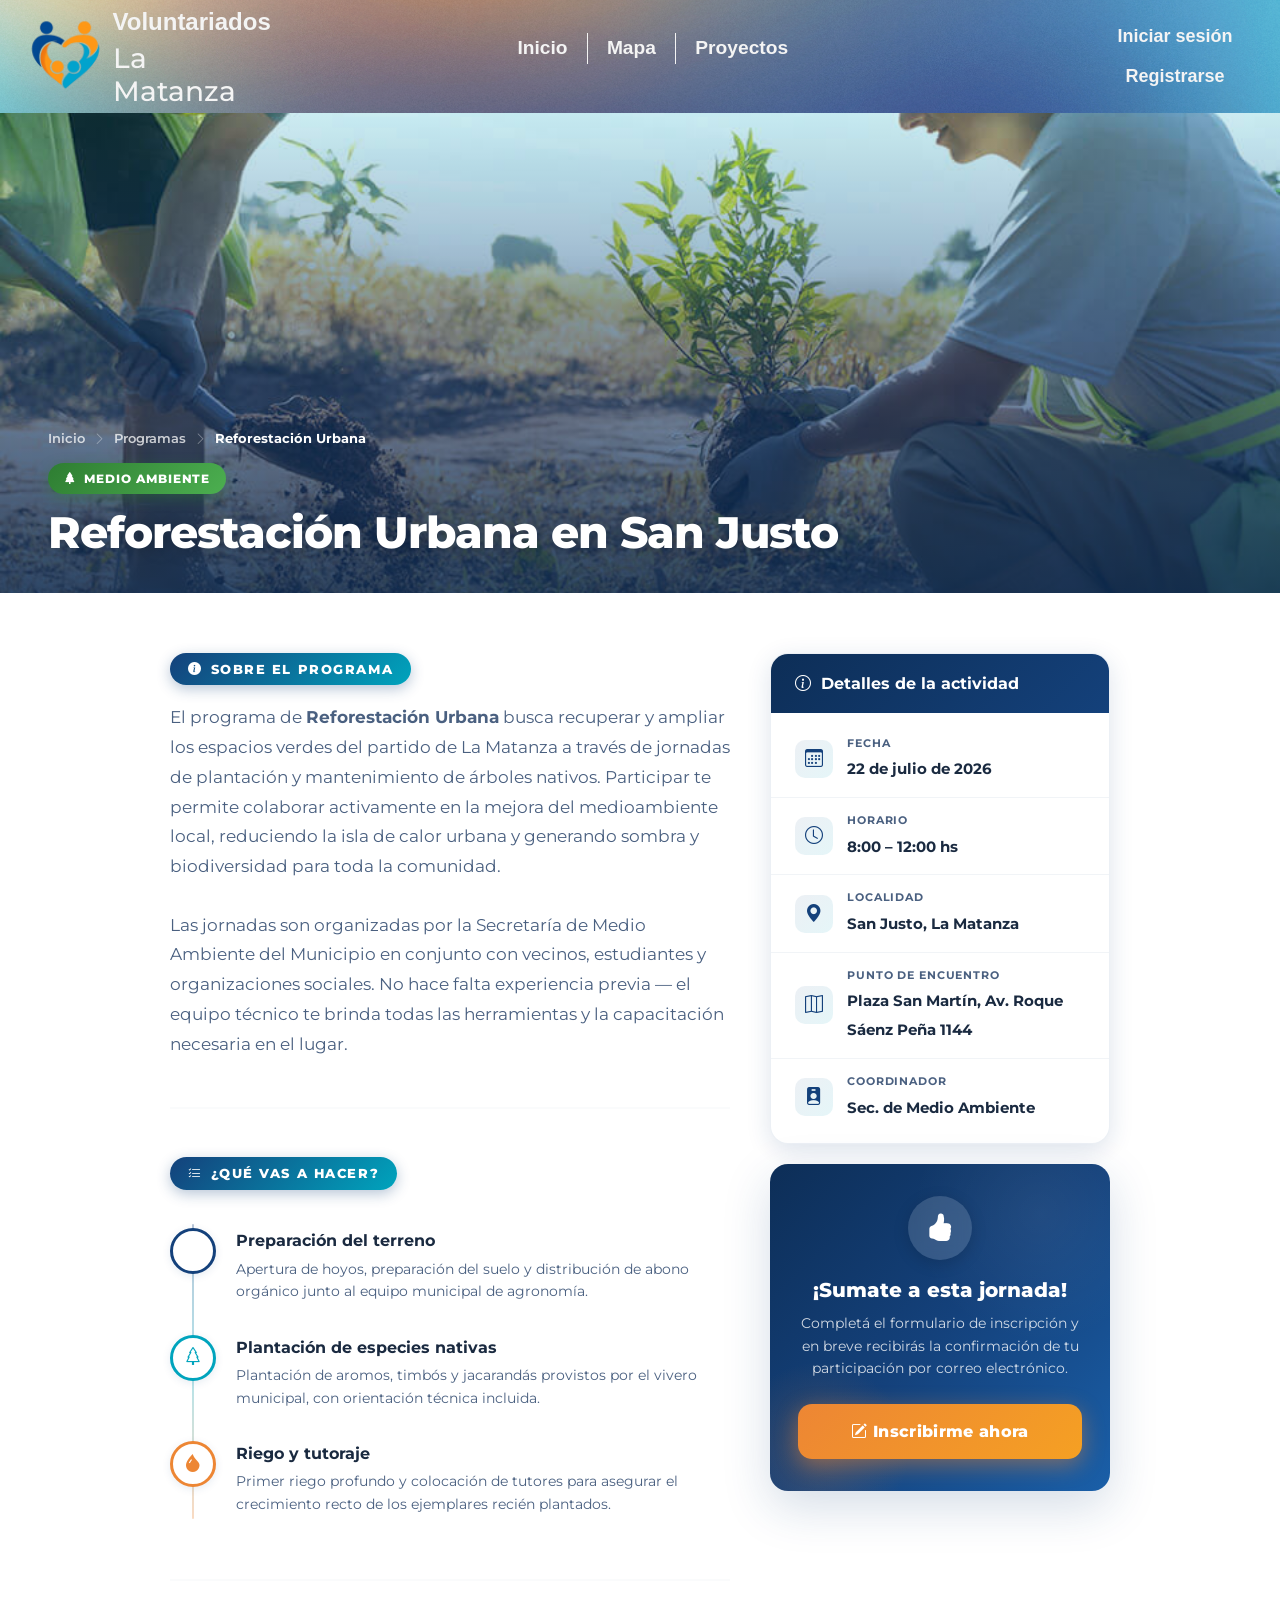
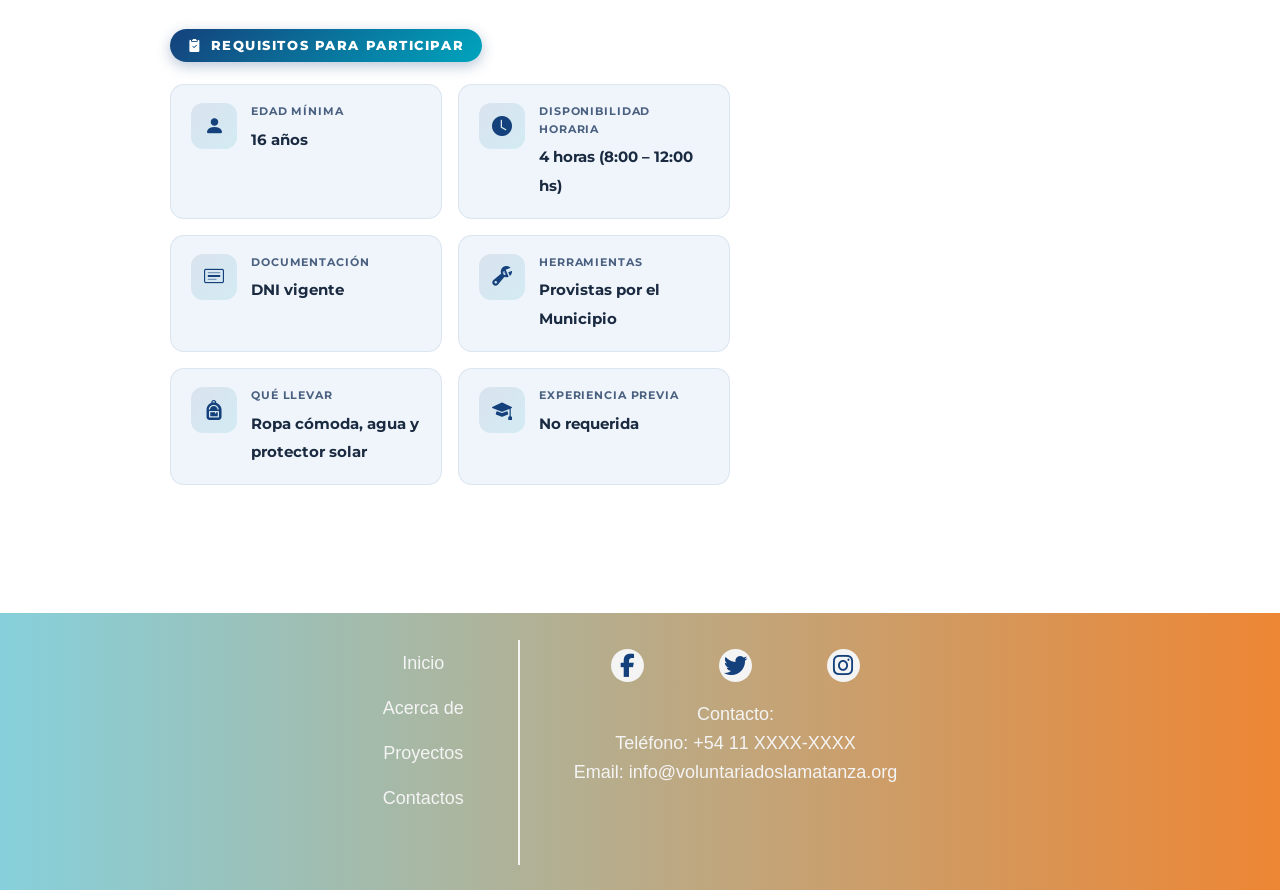
==== pages/detalle-programa.html @ c32490db "updates" ====
<!DOCTYPE html>
<html lang="es">

<head>
    <meta charset="UTF-8">
    <link rel="icon" href="../img/Logo Voluntariados.png" type="image/png">
    <meta name="viewport" content="width=device-width, initial-scale=1.0">
    <title>Reforestación Urbana — Voluntariados La Matanza | Municipio de La Matanza</title>
    <meta name="description" content="Conocé todos los detalles del programa de Reforestación Urbana en San Justo. Requisitos, fechas, lugar y cómo inscribirte como voluntario en el Municipio de La Matanza.">

    <link rel="stylesheet" href="https://cdn.jsdelivr.net/npm/bootstrap@5.3.3/dist/css/bootstrap.min.css">
    <link rel="stylesheet" href="https://cdn.jsdelivr.net/npm/bootstrap-icons@1.11.3/font/bootstrap-icons.css">
    <link rel="preconnect" href="https://fonts.googleapis.com">
    <link rel="preconnect" href="https://fonts.gstatic.com" crossorigin>
    <link rel="stylesheet" href="https://fonts.googleapis.com/css2?family=Montserrat:wght@400;500;600;700;800&display=swap">
    <link rel="stylesheet" href="https://cdnjs.cloudflare.com/ajax/libs/font-awesome/6.5.1/css/all.min.css">

    <link rel="stylesheet" href="../css/globals/globalStyles.css">
    <link rel="stylesheet" href="../css/globals/header.css">
    <link rel="stylesheet" href="../css/globals/footer.css">
    <link rel="stylesheet" href="../css/detalle-programa.css">
    <script src="../js/auth.js" defer></script>
</head>

<body>
    <header class="header">
        <div class="header-logo">
            <img class="header-logo-img" src="../img/Logo Voluntariados.png" alt="Logo de Voluntariados">
            <span class="header-logo-text">Voluntariados<h3>La Matanza</h3></span>
        </div>
        <span class="nav-toggle"><i class="fa-solid fa-bars"></i></span>
        <nav class="header-nav">
            <ul class="header-nav-list">
                <li><a href="./index.html">Inicio</a></li>
                <li><a href="./map.html">Mapa</a></li>
                <li><a href="./programas.html">Proyectos</a></li>
            </ul>
        </nav>
        <div class="header-user">
            <div class="header-user-actions">
                <a href="./login.html" class="login">Iniciar sesión</a>
            </div>
            <div class="header-user-actions">
                <a href="./registro.html" class="signup">Registrarse</a>
            </div>
        </div>
    </header>

    <main>

        <section class="program-hero" aria-label="Imagen del programa de voluntariado">
            <img
                src="../img/reforestacion.jpg"
                alt="Voluntarios del Municipio de La Matanza plantando árboles en una jornada de reforestación urbana en San Justo"
                class="program-hero-img"
                id="program-hero-img"
            >
            <div class="program-hero-overlay" aria-hidden="true"></div>
            <div class="program-hero-content">
                <!-- Breadcrumb -->
                <ol class="breadcrumb-vlm" aria-label="Ruta de navegación">
                    <li><a href="index.html">Inicio</a></li>
                    <li class="sep" aria-hidden="true"><i class="bi bi-chevron-right"></i></li>
                    <li><a href="../pages/programas.html">Programas</a></li>
                    <li class="sep" aria-hidden="true"><i class="bi bi-chevron-right"></i></li>
                    <li class="active" aria-current="page">Reforestación Urbana</li>
                </ol>
                <!-- Badge de categoría -->
                <div class="program-hero-badge" role="img" aria-label="Categoría: Medio Ambiente">
                    <i class="bi bi-tree-fill" aria-hidden="true"></i> Medio Ambiente
                </div>
                <!-- Título -->
                <h1 class="program-hero-title" id="program-title">Reforestación Urbana en San Justo</h1>
            </div>
        </section>

        <section class="program-body">
            <div class="container">
                <div class="program-grid">

                    <div class="program-main-content">

                        <div class="program-content-block">
                            <span class="program-section-title">
                                <i class="bi bi-info-circle-fill" aria-hidden="true"></i> Sobre el programa
                            </span>
                            <p class="program-description">
                                El programa de <strong>Reforestación Urbana</strong> busca recuperar y ampliar los espacios
                                verdes del partido de La Matanza a través de jornadas de plantación y mantenimiento de árboles
                                nativos. Participar te permite colaborar activamente en la mejora del medioambiente local,
                                reduciendo la isla de calor urbana y generando sombra y biodiversidad para toda la comunidad.
                            </p>
                            <br>
                            <p class="program-description">
                                Las jornadas son organizadas por la Secretaría de Medio Ambiente del Municipio en conjunto
                                con vecinos, estudiantes y organizaciones sociales. No hace falta experiencia previa —
                                el equipo técnico te brinda todas las herramientas y la capacitación necesaria en el lugar.
                            </p>
                        </div>

                        <hr class="section-divider" aria-hidden="true">

                        <div class="program-content-block">
                            <span class="program-section-title">
                                <i class="bi bi-list-check" aria-hidden="true"></i> ¿Qué vas a hacer?
                            </span>
                            <div class="activity-timeline" role="list">
                                <div class="timeline-item" role="listitem">
                                    <div class="timeline-bullet" aria-hidden="true">
                                        <i class="bi bi-shovel"></i>
                                    </div>
                                    <div class="timeline-text">
                                        <p class="timeline-item-title">Preparación del terreno</p>
                                        <p class="timeline-item-desc">
                                            Apertura de hoyos, preparación del suelo y distribución de abono orgánico
                                            junto al equipo municipal de agronomía.
                                        </p>
                                    </div>
                                </div>
                                <div class="timeline-item" role="listitem">
                                    <div class="timeline-bullet" aria-hidden="true">
                                        <i class="bi bi-tree"></i>
                                    </div>
                                    <div class="timeline-text">
                                        <p class="timeline-item-title">Plantación de especies nativas</p>
                                        <p class="timeline-item-desc">
                                            Plantación de aromos, timbós y jacarandás provistos por el vivero municipal,
                                            con orientación técnica incluida.
                                        </p>
                                    </div>
                                </div>
                                <div class="timeline-item" role="listitem">
                                    <div class="timeline-bullet" aria-hidden="true">
                                        <i class="bi bi-droplet-fill"></i>
                                    </div>
                                    <div class="timeline-text">
                                        <p class="timeline-item-title">Riego y tutoraje</p>
                                        <p class="timeline-item-desc">
                                            Primer riego profundo y colocación de tutores para asegurar el crecimiento
                                            recto de los ejemplares recién plantados.
                                        </p>
                                    </div>
                                </div>
                            </div>
                        </div>

                        <hr class="section-divider" aria-hidden="true">

                        <!-- Requisitos -->
                        <div class="program-content-block">
                            <span class="program-section-title">
                                <i class="bi bi-clipboard2-check-fill" aria-hidden="true"></i> Requisitos para participar
                            </span>
                            <div class="requirements-grid" role="list">

                                <div class="requirement-item" role="listitem">
                                    <div class="req-icon" aria-hidden="true">
                                        <i class="bi bi-person-fill"></i>
                                    </div>
                                    <div>
                                        <span class="req-label">Edad mínima</span>
                                        <span class="req-value">16 años</span>
                                    </div>
                                </div>

                                <div class="requirement-item" role="listitem">
                                    <div class="req-icon" aria-hidden="true">
                                        <i class="bi bi-clock-fill"></i>
                                    </div>
                                    <div>
                                        <span class="req-label">Disponibilidad horaria</span>
                                        <span class="req-value">4 horas (8:00 – 12:00 hs)</span>
                                    </div>
                                </div>

                                <div class="requirement-item" role="listitem">
                                    <div class="req-icon" aria-hidden="true">
                                        <i class="bi bi-card-text"></i>
                                    </div>
                                    <div>
                                        <span class="req-label">Documentación</span>
                                        <span class="req-value">DNI vigente</span>
                                    </div>
                                </div>

                                <div class="requirement-item" role="listitem">
                                    <div class="req-icon" aria-hidden="true">
                                        <i class="bi bi-wrench-adjustable"></i>
                                    </div>
                                    <div>
                                        <span class="req-label">Herramientas</span>
                                        <span class="req-value">Provistas por el Municipio</span>
                                    </div>
                                </div>

                                <div class="requirement-item" role="listitem">
                                    <div class="req-icon" aria-hidden="true">
                                        <i class="bi bi-backpack-fill"></i>
                                    </div>
                                    <div>
                                        <span class="req-label">Qué llevar</span>
                                        <span class="req-value">Ropa cómoda, agua y protector solar</span>
                                    </div>
                                </div>

                                <div class="requirement-item" role="listitem">
                                    <div class="req-icon" aria-hidden="true">
                                        <i class="bi bi-mortarboard-fill"></i>
                                    </div>
                                    <div>
                                        <span class="req-label">Experiencia previa</span>
                                        <span class="req-value">No requerida</span>
                                    </div>
                                </div>

                            </div>
                        </div>

                    </div>
                    <aside class="program-sidebar" aria-label="Información y acciones del programa">

                        <div class="info-card" role="complementary" aria-label="Detalles de la actividad">
                            <div class="info-card-header">
                                <h2 class="info-card-header-title">
                                    <i class="bi bi-info-circle" aria-hidden="true"></i>
                                    Detalles de la actividad
                                </h2>
                            </div>
                            <div class="info-card-body">
                                <div class="info-row">
                                    <div class="info-row-icon" aria-hidden="true">
                                        <i class="bi bi-calendar3"></i>
                                    </div>
                                    <div class="info-row-text">
                                        <span class="info-row-label">Fecha</span>
                                        <span class="info-row-value" id="program-date">22 de julio de 2026</span>
                                    </div>
                                </div>
                                <div class="info-row">
                                    <div class="info-row-icon" aria-hidden="true">
                                        <i class="bi bi-clock"></i>
                                    </div>
                                    <div class="info-row-text">
                                        <span class="info-row-label">Horario</span>
                                        <span class="info-row-value" id="program-time">8:00 – 12:00 hs</span>
                                    </div>
                                </div>
                                <div class="info-row">
                                    <div class="info-row-icon" aria-hidden="true">
                                        <i class="bi bi-geo-alt-fill"></i>
                                    </div>
                                    <div class="info-row-text">
                                        <span class="info-row-label">Localidad</span>
                                        <span class="info-row-value" id="program-location">San Justo, La Matanza</span>
                                    </div>
                                </div>
                                <div class="info-row">
                                    <div class="info-row-icon" aria-hidden="true">
                                        <i class="bi bi-map"></i>
                                    </div>
                                    <div class="info-row-text">
                                        <span class="info-row-label">Punto de encuentro</span>
                                        <span class="info-row-value" id="program-address">Plaza San Martín, Av. Roque Sáenz Peña 1144</span>
                                    </div>
                                </div>
                                <div class="info-row">
                                    <div class="info-row-icon" aria-hidden="true">
                                        <i class="bi bi-person-badge-fill"></i>
                                    </div>
                                    <div class="info-row-text">
                                        <span class="info-row-label">Coordinador</span>
                                        <span class="info-row-value" id="program-coordinator">Sec. de Medio Ambiente</span>
                                    </div>
                                </div>
                            </div>
                        </div>

                        <div class="cta-card" role="complementary" aria-label="Inscribirse al programa">
                            <div class="cta-card-icon" aria-hidden="true">
                                <i class="bi bi-hand-thumbs-up-fill"></i>
                            </div>
                            <h2 class="cta-card-title">¡Sumate a esta jornada!</h2>
                            <p class="cta-card-text">
                                Completá el formulario de inscripción y en breve recibirás la confirmación
                                de tu participación por correo electrónico.
                            </p>
                            <a
                                href="#"
                                class="btn-apply"
                                id="btn-inscribirse"
                                aria-label="Inscribirse al programa de Reforestación Urbana"
                                role="button"
                            >
                                <i class="bi bi-pencil-square" aria-hidden="true"></i>
                                Inscribirme ahora
                            </a>
                        </div>

                    </aside>

                </div>
            </div>
        </section>

    </main>

    <footer class="footer">
        <div class="footer-links">
            <a href="index.html">Inicio</a>
            <a href="#">Acerca de</a>
            <a href="#">Proyectos</a>
            <a href="#">Contactos</a>
        </div>
        <div class="footer-contacto">
            <div class="footer-contacto-social">
                <a href="#" aria-label="Facebook"><i class="fab fa-facebook-f"></i></a>
                <a href="#" aria-label="Twitter"><i class="fab fa-twitter"></i></a>
                <a href="#" aria-label="Instagram"><i class="fab fa-instagram"></i></a>
            </div>
            <div class="footer-contacto-info">
                <p>Contacto:
                    <br>Teléfono: +54 11 XXXX-XXXX
                    <br>Email: info@voluntariadoslamatanza.org
                </p>
            </div>
        </div>
    </footer>

</body>

</html>
---- css/globals/globalStyles.css ----
body {
    font-family: "Platform-Regular", sans-serif;
    color: var(--color-texto);
    height: 100vh;
    font-size: 100%;
}

a {
    color: var(--color-texto);
    text-decoration: none;
}
a:hover{
    color: var(--color-principal);
    transition: color 0.2s ease;
}
:root {
    --color-texto: #f4f4f4;
    --color-fondo: #f4f4f4;
    --color-principal: #14417b;
    --color-secundario: #ed8634;
    --color-terciario: #00a4bd;
    --color-terciarioDegradado: #00a4bd73;

}

/* Celus */
@media (max-width: 480px) {
    body {
        font-size: 70%;
    }
}

/* Tablets */
@media (min-width: 481px) and (max-width: 768px) {
    body {
        font-size: 90%;
    }
}
---- css/globals/header.css ----
*{
    margin: 0;
    box-sizing: border-box;
}
.header {
    background: url('/img/header-2025.jpg') no-repeat center center;
    background-size: cover;
    color: var(--color-texto);
    padding: 0.5em 1em;
    display: flex;
    justify-content: space-between;
    align-items: center;
    height: 6.25em;
    font-weight: bold;
    
}
.header-logo {
    font-size: 1.5rem;
    display: flex;
    flex-direction: row;
    align-items: center;
    width: 15%;
    height: 100%;
}
.header-logo:hover {
    cursor: pointer;
}
.header-logo-img {
    width: 4em;
    height: 100%;
}
.header-logo-text {
    font-family: "Platform-Bold", sans-serif;
}
.nav-toggle {
    display: none;
}

.header-nav {
    display: flex;
    justify-content: center;
    margin: 0 2em;
    width: 70%;
}
.header-nav-list {
    display: flex;
    flex-direction: row;
    justify-content: center;
    list-style: none;
    font-size: 1.2rem;
    gap: 1em;
}
.header-nav-list li {
    width: auto;
    padding-right: 1em;
    border-right: 1px solid var(--color-texto);
}
.header-nav-list li:last-child {
    border-right: none;
}
.header-user {
    display: flex;
    flex-direction: column;
    align-items: center;
    gap: 0.7rem;
    width: 15%;

}
.header-user-actions a:hover {
    color: var(--color-principal);
    transition: color 0.3s ease;
    font-size: 1.15rem;    
    transition: font-size 0.3s ease;
}

@media (max-width: 480px) {
    .header {
        flex-direction: column;
        height: auto;
        padding: 1em;
    }
    .header-logo {
        width: 100%;
        justify-content: center;
    }
    .nav-toggle {
        width: 2em;
        height: 2em;
        display: block;
        cursor: pointer;
        position: absolute;
        top: 3.8em;
        left: 1.5em;
    }
    .fa-bars {
        font-size: 2rem;
    }
    .header-nav {
        display: none;
    }
    .header-nav-list {
        flex-direction: column;
        gap: 0.5em;
    }
    .header-user {
        display: none;
    }
}
---- css/globals/footer.css ----
.footer {
    background: linear-gradient(to right, var(--color-terciarioDegradado), var(--color-secundario));
    color: var(--color-texto);
    padding: 1.5em;
    display: flex;
    justify-content: center;
    align-items: center;
    height: auto;
    padding-bottom: 0.5em;
}
.footer-titulo {
    font-family: "Platform-Medium", sans-serif;
    font-size: 1.2rem;
}
.footer-links {
    display: flex;
    flex-direction: column;
    align-items: center;
    padding: 0.5em 3em 0.5em 1em;
    border-right: 1px solid var(--color-texto);
    gap: 1rem;
    height: 12.5em;
    margin-bottom: 1rem;
}

.footer-links-list {
    list-style: none;
    display: flex;
    flex-direction: column;
    align-items: center;
    padding: 0;
    margin: 0;
}

.footer-links-list li {
    margin-bottom: 0.7rem;
}

.footer-contacto {
    height: 12.5em;
    width: auto;
    display: flex;
    flex-direction: column;
    align-items: center;
    padding: 0.5em 1em 0.5em 3em;
    border-left: 1px solid var(--color-texto);
    gap: 1em;
    margin-bottom: 1rem;
}

.footer-contacto-social {
    width: 100%;
    display: flex;
    justify-content: space-around;
    align-items: center;
}

.footer-contacto-social a i {
    padding: 0.3em;
    width: 1.4em;
    height: 1.4em;
    font-size: 1.3em;
    border-radius: 100%;
    display: flex;
    justify-content: center;
    align-items: center;
    color: var(--color-principal);
    background-color: var(--color-texto);
}

.footer-contacto-social a i:hover {
    color: var(--color-texto);
    background-color: var(--color-secundario);
}

.footer-contacto-info {
    text-align: center;
}

@media (max-width: 480px) {
    .footer {
        flex-direction: column;
        height: auto;
        padding: 1em;
        font-size: 1.1em;
    }
    .footer-titulo{
        font-size: 1.2rem;
    }
    .footer-links {
        border-right: none;
        border-bottom: 1px solid var(--color-texto);
        width: 90%;
        height: auto;
        padding: 1em;
        margin: 1em 0;
    }
    .footer-contacto {
        border-left: none;
        width: 100%;
        height: auto;
        padding: 1em 2em;
    }
}
---- css/detalle-programa.css ----
main {
  --color-primario:    #14417b;
  --color-primario-dk: #0d2e57;
  --color-secundario:  #ed8634;
  --color-terciario:   #00a4bd;
  --color-fondo:       #ffffff;
  --color-fondo-alt:   #f0f5fb;
  --color-texto:       #1a2a40;
  --color-texto-sec:   #4a6080;
  --color-verde:       #2e7d32;

  --shadow-sm:  0 2px 8px rgba(20, 65, 123, 0.10);
  --shadow-md:  0 6px 24px rgba(20, 65, 123, 0.14);
  --shadow-lg:  0 16px 48px rgba(20, 65, 123, 0.18);
  --shadow-card-hover: 0 20px 52px rgba(20, 65, 123, 0.22);

  --radius-card: 18px;
  --container-max: 1100px;
  --section-gap: 80px;
  --padding-lateral: 80px;
}

* { box-sizing: border-box; }

body {
  font-size: 18px;
  line-height: 1.6;
  background-color: var(--color-fondo);
}

main {
  font-family: 'Montserrat', sans-serif;
  color: var(--color-texto);
  background-color: var(--color-fondo);
  display: block;
}

.container {
  max-width: var(--container-max);
  margin: 0 auto;
  padding-left: var(--padding-lateral);
  padding-right: var(--padding-lateral);
}

@media (max-width: 991.98px) {
  .container {
    padding-left: 24px;
    padding-right: 24px;
  }
}

h1, h2, h3, h4 {
  font-family: 'Montserrat', sans-serif;
  color: var(--color-texto);
  margin: 0;
}

a { text-decoration: none; }


.program-hero {
  position: relative;
  height: 480px;
  overflow: hidden;
  isolation: isolate;
}

@media (max-width: 767.98px) {
  .program-hero {
    height: 320px;
  }
}

.program-hero-img {
  width: 100%;
  height: 100%;
  object-fit: cover;
  display: block;
  transition: transform 0.6s ease;
}

.program-hero:hover .program-hero-img {
  transform: scale(1.03);
}

.program-hero-overlay {
  position: absolute;
  inset: 0;
  z-index: 1;
  background: linear-gradient(
    0deg,
    rgba(13, 46, 87, 0.85) 0%,
    rgba(20, 65, 123, 0.55) 45%,
    rgba(0, 164, 189, 0.18) 100%
  );
}

.program-hero-content {
  position: absolute;
  bottom: 0;
  left: 0;
  right: 0;
  z-index: 2;
  padding: 36px 48px;
}

@media (max-width: 767.98px) {
  .program-hero-content {
    padding: 24px 20px;
  }
}

/* Breadcrumb */
.breadcrumb-vlm {
  display: flex;
  align-items: center;
  gap: 8px;
  font-size: 13px;
  font-weight: 600;
  color: rgba(255,255,255,0.75);
  margin-bottom: 14px;
  list-style: none;
  padding: 0;
}
.breadcrumb-vlm a {
  color: rgba(255,255,255,0.75);
  transition: color 0.2s;
}
.breadcrumb-vlm a:hover { color: #fff; }
.breadcrumb-vlm .sep { opacity: 0.5; }
.breadcrumb-vlm .active { color: #fff; font-weight: 700; }

.program-hero-badge {
  display: inline-flex;
  align-items: center;
  gap: 7px;
  font-size: 12px;
  font-weight: 800;
  letter-spacing: 0.08em;
  text-transform: uppercase;
  color: #fff;
  background: linear-gradient(135deg, #2e7d32 0%, #4caf50 100%);
  padding: 6px 16px;
  border-radius: 100px;
  margin-bottom: 14px;
  box-shadow: 0 4px 14px rgba(46, 125, 50, 0.4);
}

.program-hero-title {
  font-size: 44px;
  font-weight: 800;
  color: #ffffff;
  line-height: 1.1;
  letter-spacing: -1px;
  text-shadow: 0 2px 16px rgba(0,0,0,0.25);
  margin: 0;
}

@media (max-width: 767.98px) {
  .program-hero-title { font-size: 28px; }}

.program-body {
  padding-top: 60px;
  padding-bottom: 80px;
}

.program-grid {
  display: grid;
  grid-template-columns: 1fr 340px;
  gap: 40px;
  align-items: start;
}

@media (max-width: 991.98px) {
  .program-grid {
    grid-template-columns: 1fr;
    gap: 32px;
  }
}

.program-section-title {
  font-size: 13px;
  font-weight: 800;
  letter-spacing: 0.12em;
  text-transform: uppercase;
  color: #fff;
  background: linear-gradient(135deg, var(--color-primario) 0%, var(--color-terciario) 100%);
  display: inline-flex;
  align-items: center;
  gap: 8px;
  padding: 6px 18px;
  border-radius: 100px;
  margin-bottom: 18px;
  box-shadow: 0 4px 14px rgba(20, 65, 123, 0.3);
}

.program-description {
  font-size: 17px;
  color: var(--color-texto-sec);
  line-height: 1.75;
  margin-bottom: 0;
}

.program-content-block {
  margin-bottom: 48px;
}

.requirements-grid {
  display: grid;
  grid-template-columns: 1fr 1fr;
  gap: 16px;
  margin-top: 4px;
}

@media (max-width: 600px) {
  .requirements-grid {
    grid-template-columns: 1fr;
  }
}

.requirement-item {
  display: flex;
  align-items: flex-start;
  gap: 14px;
  background: var(--color-fondo-alt);
  border: 1px solid rgba(20, 65, 123, 0.09);
  border-radius: 14px;
  padding: 18px 20px;
  transition: transform 0.22s ease, box-shadow 0.22s ease, border-color 0.22s ease;
}

.requirement-item:hover {
  transform: translateY(-3px);
  box-shadow: var(--shadow-md);
  border-color: rgba(20, 65, 123, 0.18);
}

.req-icon {
  width: 46px;
  height: 46px;
  flex-shrink: 0;
  border-radius: 12px;
  background: linear-gradient(135deg, rgba(20,65,123,0.10), rgba(0,164,189,0.12));
  color: var(--color-primario);
  display: flex;
  align-items: center;
  justify-content: center;
  font-size: 20px;
  transition: background 0.25s ease, color 0.25s ease;
}

.requirement-item:hover .req-icon {
  background: linear-gradient(135deg, var(--color-primario), var(--color-terciario));
  color: #fff;
}

.req-label {
  font-size: 11px;
  font-weight: 700;
  letter-spacing: 0.08em;
  text-transform: uppercase;
  color: var(--color-texto-sec);
  margin-bottom: 4px;
  display: block;
}

.req-value {
  font-size: 15px;
  font-weight: 700;
  color: var(--color-texto);
  line-height: 1.3;
}

.program-sidebar {
  position: sticky;
  top: 24px;
  display: flex;
  flex-direction: column;
  gap: 20px;
}
.info-card {
  background: #ffffff;
  border-radius: var(--radius-card);
  box-shadow: var(--shadow-md);
  overflow: hidden;
  border: 1px solid rgba(20, 65, 123, 0.08);
}

.info-card-header {
  background: linear-gradient(135deg, var(--color-primario-dk), var(--color-primario));
  padding: 20px 24px;
}

.info-card-header-title {
  font-size: 16px;
  font-weight: 700;
  color: #fff;
  display: flex;
  align-items: center;
  gap: 10px;
  margin: 0;
}

.info-card-body {
  padding: 8px 0;
}

.info-row {
  display: flex;
  align-items: center;
  gap: 14px;
  padding: 14px 24px;
  border-bottom: 1px solid rgba(20, 65, 123, 0.06);
  transition: background 0.2s ease;
}
.info-row:last-child { border-bottom: none; }
.info-row:hover { background: var(--color-fondo-alt); }

.info-row-icon {
  width: 38px;
  height: 38px;
  flex-shrink: 0;
  border-radius: 10px;
  background: linear-gradient(135deg, rgba(20,65,123,0.08), rgba(0,164,189,0.10));
  color: var(--color-primario);
  display: flex;
  align-items: center;
  justify-content: center;
  font-size: 18px;
}

.info-row-text {}
.info-row-label {
  font-size: 11px;
  font-weight: 700;
  letter-spacing: 0.08em;
  text-transform: uppercase;
  color: var(--color-texto-sec);
  display: block;
  margin-bottom: 2px;
}
.info-row-value {
  font-size: 15px;
  font-weight: 700;
  color: var(--color-texto);
}

.cta-card {
  background: linear-gradient(135deg, var(--color-primario-dk) 0%, var(--color-primario) 50%, #1a5fa8 100%);
  border-radius: var(--radius-card);
  padding: 32px 28px;
  box-shadow: var(--shadow-lg);
  text-align: center;
  position: relative;
  overflow: hidden;
}

.cta-card::before {
  content: '';
  position: absolute;
  width: 260px;
  height: 260px;
  border-radius: 50%;
  background: radial-gradient(circle, rgba(255,255,255,0.06) 0%, transparent 70%);
  top: -80px;
  right: -60px;
  pointer-events: none;
}
.cta-card::after {
  content: '';
  position: absolute;
  width: 180px;
  height: 180px;
  border-radius: 50%;
  background: radial-gradient(circle, rgba(237,134,52,0.2) 0%, transparent 70%);
  bottom: -50px;
  left: -40px;
  pointer-events: none;
}

.cta-card-icon {
  width: 64px;
  height: 64px;
  border-radius: 50%;
  background: rgba(255,255,255,0.15);
  backdrop-filter: blur(8px);
  color: #fff;
  font-size: 28px;
  display: flex;
  align-items: center;
  justify-content: center;
  margin: 0 auto 18px;
  box-shadow: 0 4px 16px rgba(0,0,0,0.15);
  position: relative;
  z-index: 1;
}

.cta-card-title {
  font-size: 20px;
  font-weight: 800;
  color: #fff;
  margin-bottom: 10px;
  position: relative;
  z-index: 1;
}

.cta-card-text {
  font-size: 14px;
  color: rgba(255,255,255,0.80);
  margin-bottom: 24px;
  position: relative;
  z-index: 1;
  line-height: 1.6;
}

.btn-apply {
  display: block;
  width: 100%;
  background: linear-gradient(135deg, #ed8634 0%, #f5a023 100%);
  border: none;
  color: #fff;
  font-family: 'Montserrat', sans-serif;
  font-size: 16px;
  font-weight: 800;
  padding: 15px 24px;
  border-radius: 14px;
  cursor: pointer;
  box-shadow: 0 6px 22px rgba(237, 134, 52, 0.48);
  transition: transform 0.22s ease, box-shadow 0.22s ease, background 0.22s ease;
  text-align: center;
  letter-spacing: 0.02em;
  position: relative;
  z-index: 1;
}
.btn-apply:hover {
  background: linear-gradient(135deg, #d6741f 0%, #ed8634 100%);
  color: #fff;
  transform: translateY(-3px);
  box-shadow: 0 12px 36px rgba(237, 134, 52, 0.60);
}
.btn-apply:active {
  transform: translateY(-1px);
}

/* Spots disponibles */
.spots-indicator {
  display: flex;
  align-items: center;
  justify-content: center;
  gap: 8px;
  margin-top: 16px;
  position: relative;
  z-index: 1;
}

.spots-dot {
  width: 8px;
  height: 8px;
  border-radius: 50%;
  background: #4caf50;
  box-shadow: 0 0 0 3px rgba(76,175,80,0.25);
  animation: pulse-dot 2s infinite;
}

@keyframes pulse-dot {
  0%, 100% { box-shadow: 0 0 0 3px rgba(76,175,80,0.25); }
  50%       { box-shadow: 0 0 0 6px rgba(76,175,80,0.10); }
}

.spots-text {
  font-size: 13px;
  font-weight: 600;
  color: rgba(255,255,255,0.85);
}


.activity-timeline {
  display: flex;
  flex-direction: column;
  gap: 0;
  position: relative;
  margin-top: 4px;
}

.activity-timeline::before {
  content: '';
  position: absolute;
  left: 22px;
  top: 12px;
  bottom: 12px;
  width: 2px;
  background: linear-gradient(180deg, var(--color-primario), var(--color-terciario), var(--color-secundario));
  border-radius: 2px;
  opacity: 0.3;
}

.timeline-item {
  display: flex;
  align-items: flex-start;
  gap: 20px;
  padding: 16px 0;
  position: relative;
}

.timeline-bullet {
  width: 46px;
  height: 46px;
  flex-shrink: 0;
  border-radius: 50%;
  background: #fff;
  border: 3px solid var(--color-primario);
  color: var(--color-primario);
  font-size: 18px;
  display: flex;
  align-items: center;
  justify-content: center;
  box-shadow: var(--shadow-sm);
  transition: background 0.25s, color 0.25s, transform 0.25s;
  z-index: 1;
}

.timeline-item:hover .timeline-bullet {
  background: linear-gradient(135deg, var(--color-primario), var(--color-terciario));
  color: #fff;
  border-color: transparent;
  transform: scale(1.1);
}

.timeline-item:nth-child(2) .timeline-bullet { border-color: var(--color-terciario); color: var(--color-terciario); }
.timeline-item:nth-child(2):hover .timeline-bullet { background: linear-gradient(135deg, var(--color-terciario), #0090a8); border-color: transparent; color: #fff; }

.timeline-item:nth-child(3) .timeline-bullet { border-color: var(--color-secundario); color: var(--color-secundario); }
.timeline-item:nth-child(3):hover .timeline-bullet { background: linear-gradient(135deg, var(--color-secundario), #d6741f); border-color: transparent; color: #fff; }

.timeline-text {}
.timeline-item-title {
  font-size: 16px;
  font-weight: 700;
  color: var(--color-texto);
  margin-bottom: 4px;
}
.timeline-item-desc {
  font-size: 14px;
  color: var(--color-texto-sec);
  line-height: 1.6;
  margin: 0;
}


.btn-outline-vlm {
  background-color: transparent;
  border: 2px solid var(--color-primario);
  color: var(--color-primario);
  font-family: 'Montserrat', sans-serif;
  font-size: 15px;
  font-weight: 700;
  padding: 10px 24px;
  border-radius: 12px;
  cursor: pointer;
  transition: background-color 0.25s ease, color 0.25s ease, transform 0.2s ease, box-shadow 0.2s ease;
  display: inline-flex;
  align-items: center;
  gap: 8px;
}
.btn-outline-vlm:hover {
  background-color: var(--color-primario);
  color: #fff;
  transform: translateY(-2px);
  box-shadow: var(--shadow-md);
}

.bg-alt {
  background-color: var(--color-fondo-alt);
  background-image: radial-gradient(circle at 1px 1px, rgba(20,65,123,0.05) 1px, transparent 0);
  background-size: 32px 32px;
}

.section-divider {
  border: none;
  border-top: 2px solid rgba(20, 65, 123, 0.07);
  margin: 48px 0;
}

a:focus-visible,
button:focus-visible {
  outline: 3px solid var(--color-terciario);
  outline-offset: 3px;
}

@media (prefers-reduced-motion: reduce) {
  * { transition: none !important; animation: none !important; }
}
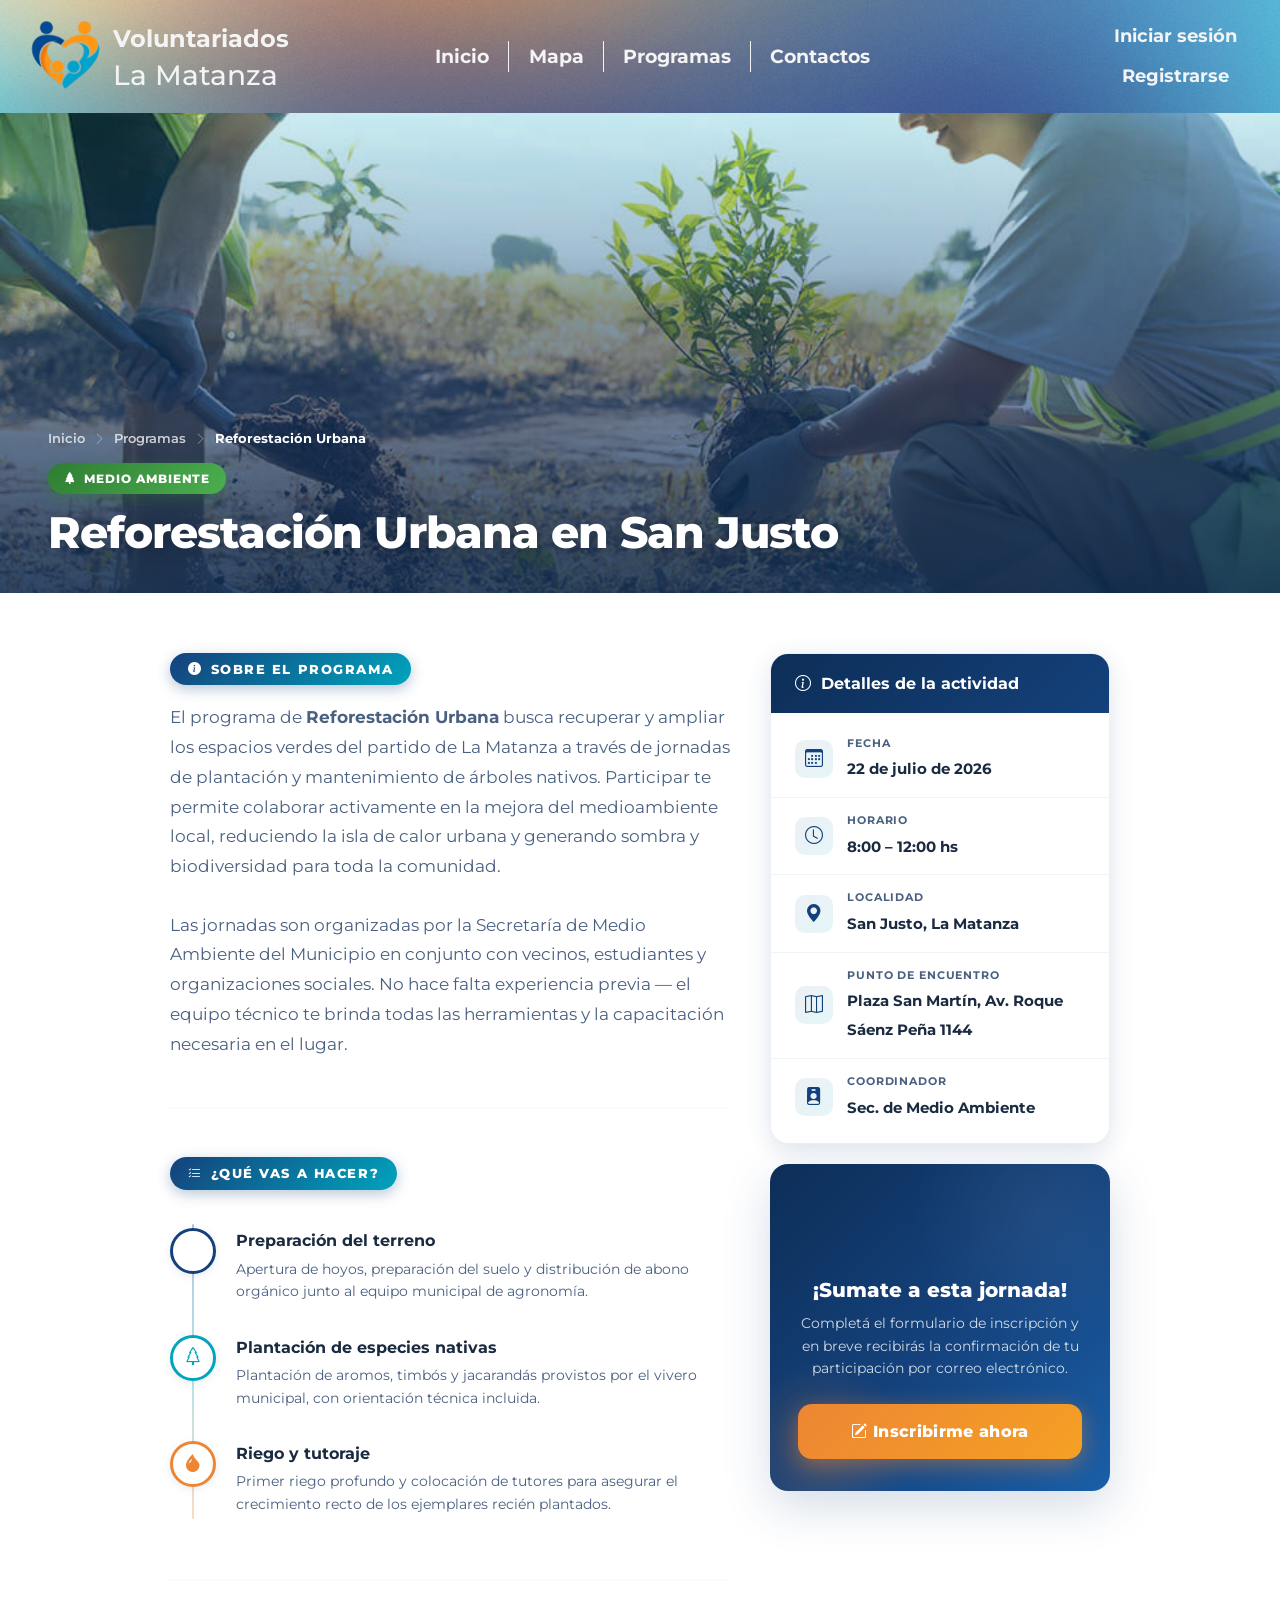
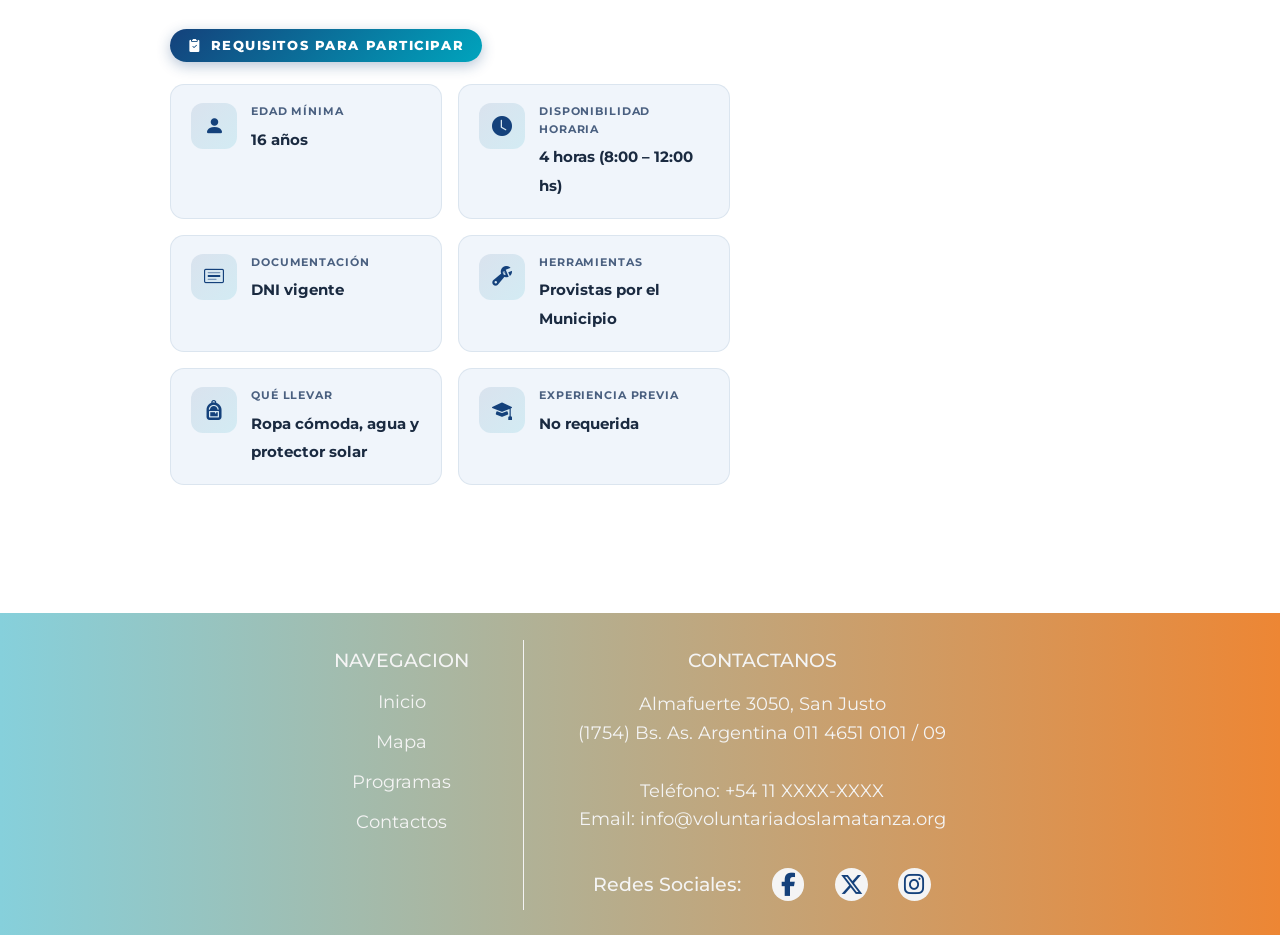
==== commit 3aa40696: "Links y estilos unificados" ====
--- a/pages/detalle-programa.html
+++ b/pages/detalle-programa.html
@@ -19,7 +19,6 @@
     <link rel="stylesheet" href="../css/globals/header.css">
     <link rel="stylesheet" href="../css/globals/footer.css">
     <link rel="stylesheet" href="../css/detalle-programa.css">
-    <script src="../js/auth.js" defer></script>
 </head>
 
 <body>
@@ -31,17 +30,18 @@
         <span class="nav-toggle"><i class="fa-solid fa-bars"></i></span>
         <nav class="header-nav">
             <ul class="header-nav-list">
-                <li><a href="./index.html">Inicio</a></li>
-                <li><a href="./map.html">Mapa</a></li>
-                <li><a href="./programas.html">Proyectos</a></li>
+                <li><a href="../pages/index.html">Inicio</a></li>
+                <li><a href="../pages/map.html">Mapa</a></li>
+                <li><a href="../pages/programas.html">Programas</a></li>
+                <li><a href="#">Contactos</a></li>
             </ul>
         </nav>
         <div class="header-user">
             <div class="header-user-actions">
-                <a href="./login.html" class="login">Iniciar sesión</a>
+                <a href="#" class="login">Iniciar sesión</a>
             </div>
             <div class="header-user-actions">
-                <a href="./registro.html" class="signup">Registrarse</a>
+                <a href="#" class="signup">Registrarse</a>
             </div>
         </div>
     </header>
@@ -306,23 +306,31 @@
 
     <footer class="footer">
         <div class="footer-links">
-            <a href="index.html">Inicio</a>
-            <a href="#">Acerca de</a>
-            <a href="#">Proyectos</a>
-            <a href="#">Contactos</a>
+            <h2 class="footer-titulo">NAVEGACION</h2>
+            <ul class="footer-links-list">
+                <li><a href="./index.html">Inicio</a></li>
+                <li><a href="./map.html">Mapa</a></li>
+                <li><a href="./programas.html">Programas</a></li>
+                <li><a href="#">Contactos</a></li>
+            </ul>
         </div>
         <div class="footer-contacto">
-            <div class="footer-contacto-social">
-                <a href="#" aria-label="Facebook"><i class="fab fa-facebook-f"></i></a>
-                <a href="#" aria-label="Twitter"><i class="fab fa-twitter"></i></a>
-                <a href="#" aria-label="Instagram"><i class="fab fa-instagram"></i></a>
-            </div>
+            <h2 class="footer-titulo"> CONTACTANOS </h2>
             <div class="footer-contacto-info">
-                <p>Contacto:
+                <a href="#">Almafuerte 3050, San Justo<br>
+                    (1754) Bs. As. Argentina
+                    011 4651 0101 / 09 </a>
+                <p>
                     <br>Teléfono: +54 11 XXXX-XXXX
                     <br>Email: info@voluntariadoslamatanza.org
                 </p>
             </div>
+            <div class="footer-contacto-social">
+                <h3 class="footer-titulo">Redes Sociales:</h3>
+                <a href="#"><i class="fab fa-facebook-f"></i></a>
+                <a href="#"><i class="fab fa-x-twitter"></i></a>
+                <a href="#"><i class="fab fa-instagram"></i></a>
+            </div>
         </div>
     </footer>
 
--- a/css/globals/globalStyles.css
+++ b/css/globals/globalStyles.css
@@ -1,8 +1,10 @@
 body {
-    font-family: "Platform-Regular", sans-serif;
+    font-family:  'Montserrat', sans-serif;
     color: var(--color-texto);
     height: 100vh;
-    font-size: 100%;
+    font-size: 18px;
+    line-height: 1.6;
+
 }
 
 a {
--- a/css/globals/header.css
+++ b/css/globals/header.css
@@ -30,7 +30,7 @@
     height: 100%;
 }
 .header-logo-text {
-    font-family: "Platform-Bold", sans-serif;
+    font-family:  'Montserrat', sans-serif;
 }
 .nav-toggle {
     display: none;
@@ -49,6 +49,7 @@
     list-style: none;
     font-size: 1.2rem;
     gap: 1em;
+    margin-bottom: 0;
 }
 .header-nav-list li {
     width: auto;
--- a/css/globals/footer.css
+++ b/css/globals/footer.css
@@ -4,12 +4,11 @@
     padding: 1.5em;
     display: flex;
     justify-content: center;
-    align-items: center;
     height: auto;
     padding-bottom: 0.5em;
 }
 .footer-titulo {
-    font-family: "Platform-Medium", sans-serif;
+    font-family: 'Montserrat', sans-serif;
     font-size: 1.2rem;
 }
 .footer-links {
@@ -17,9 +16,8 @@
     flex-direction: column;
     align-items: center;
     padding: 0.5em 3em 0.5em 1em;
-    border-right: 1px solid var(--color-texto);
     gap: 1rem;
-    height: 12.5em;
+    height: 100%;
     margin-bottom: 1rem;
 }
 
@@ -37,7 +35,7 @@
 }
 
 .footer-contacto {
-    height: 12.5em;
+    height: 100%;
     width: auto;
     display: flex;
     flex-direction: column;
--- a/css/detalle-programa.css
+++ b/css/detalle-programa.css
@@ -30,7 +30,7 @@
 }
 
 main {
-  font-family: 'Montserrat', sans-serif;
+  font-family:  'Montserrat', sans-serif;
   color: var(--color-texto);
   background-color: var(--color-fondo);
   display: block;
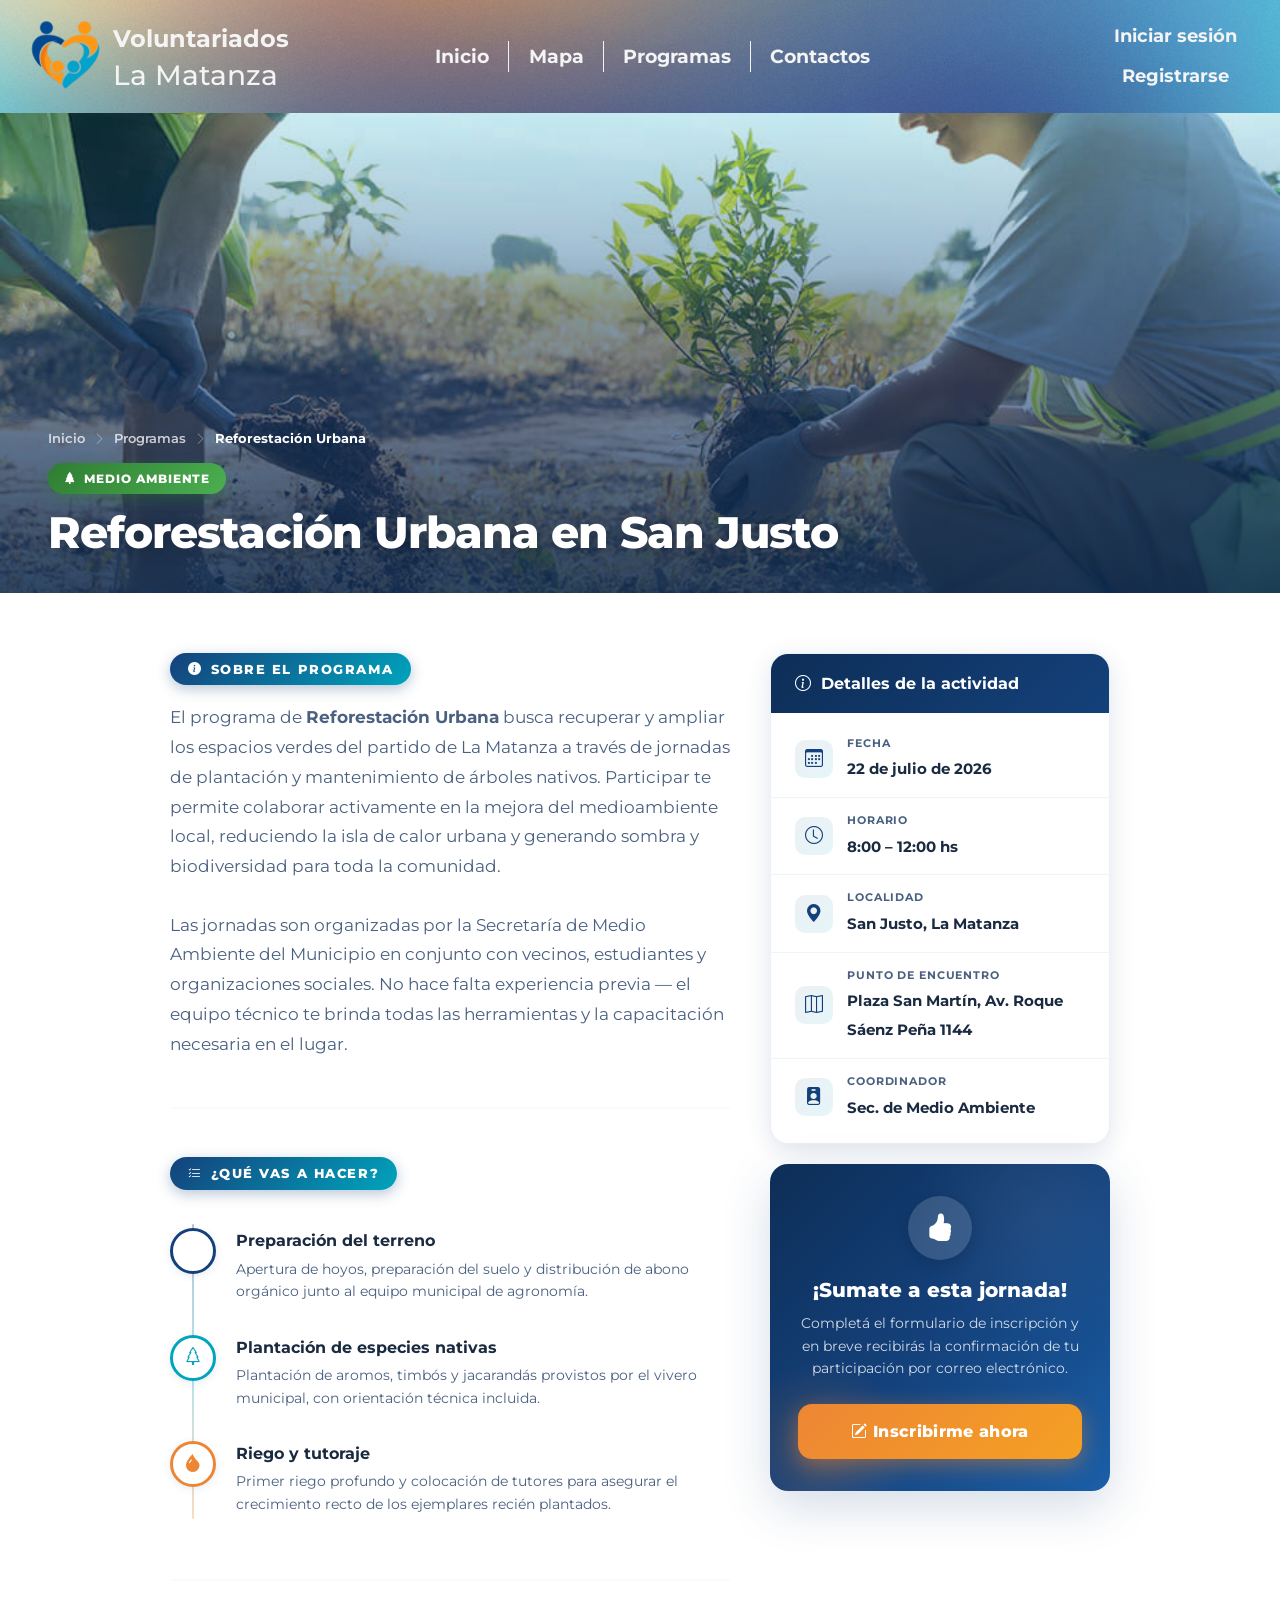
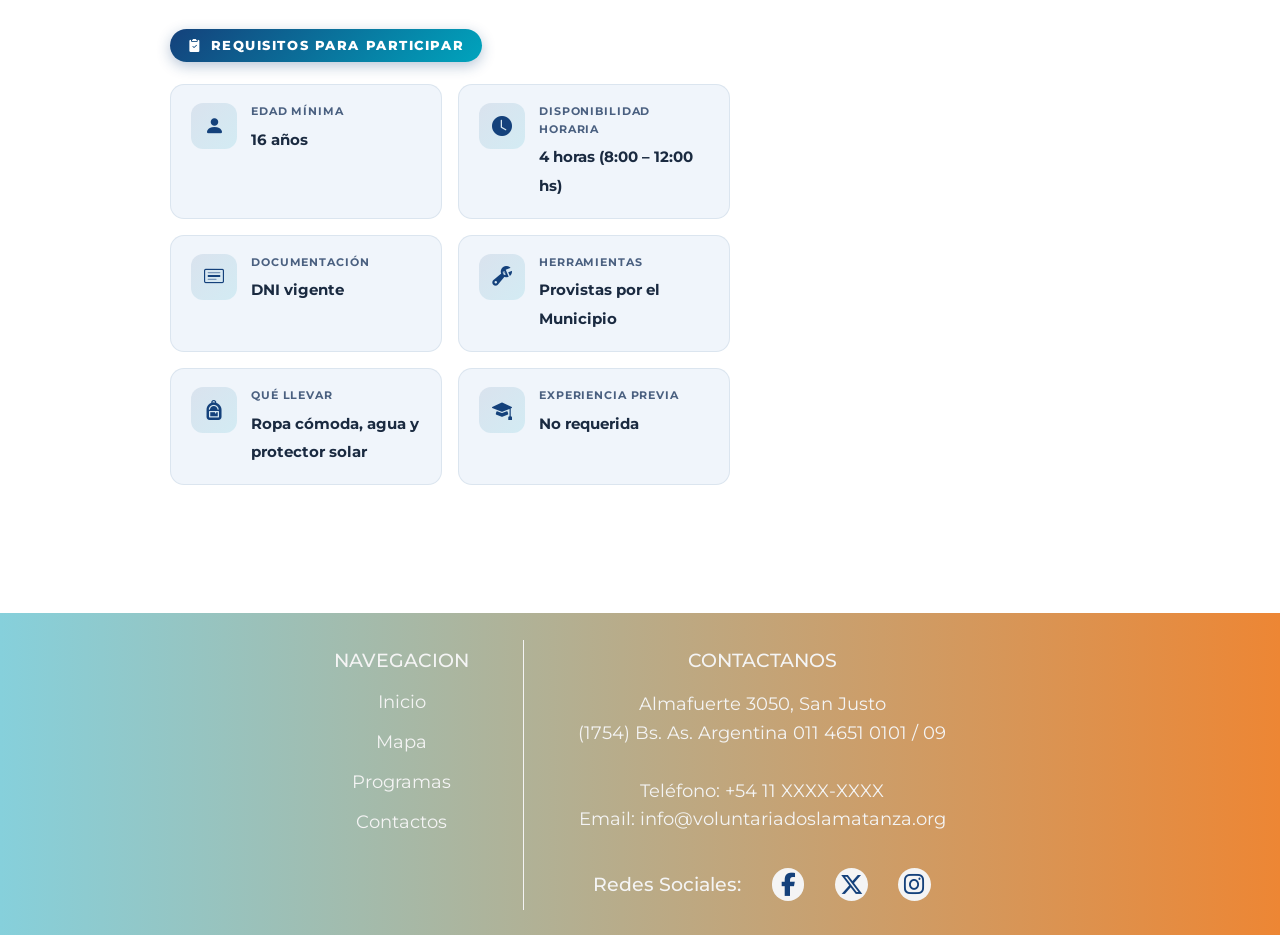
==== commit 5ae55cc1: "xd" ====
--- a/pages/detalle-programa.html
+++ b/pages/detalle-programa.html
@@ -41,7 +41,7 @@
                 <a href="#" class="login">Iniciar sesión</a>
             </div>
             <div class="header-user-actions">
-                <a href="#" class="signup">Registrarse</a>
+                <a href="./registro.html" class="signup">Registrarse</a>
             </div>
         </div>
     </header>
@@ -285,7 +285,7 @@
                                 de tu participación por correo electrónico.
                             </p>
                             <a
-                                href="#"
+                                href="../pages/registro.html"
                                 class="btn-apply"
                                 id="btn-inscribirse"
                                 aria-label="Inscribirse al programa de Reforestación Urbana"
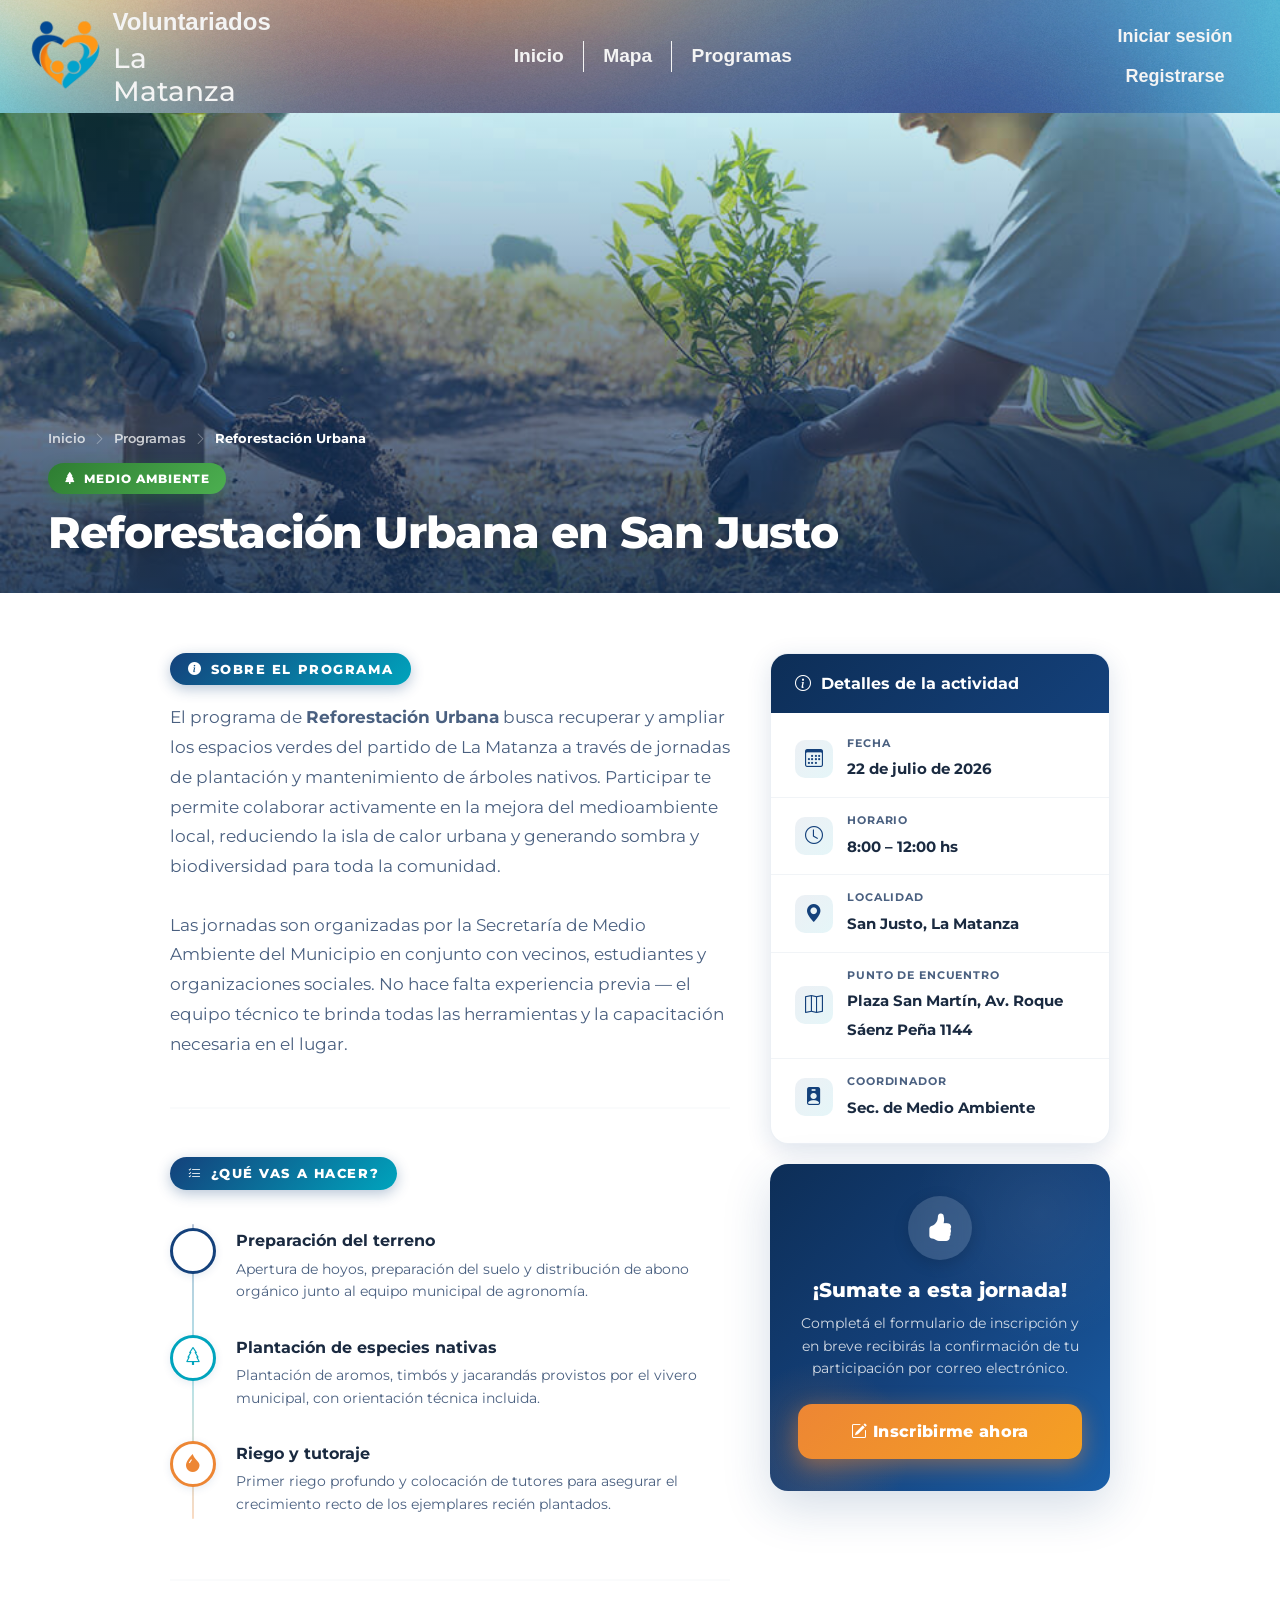
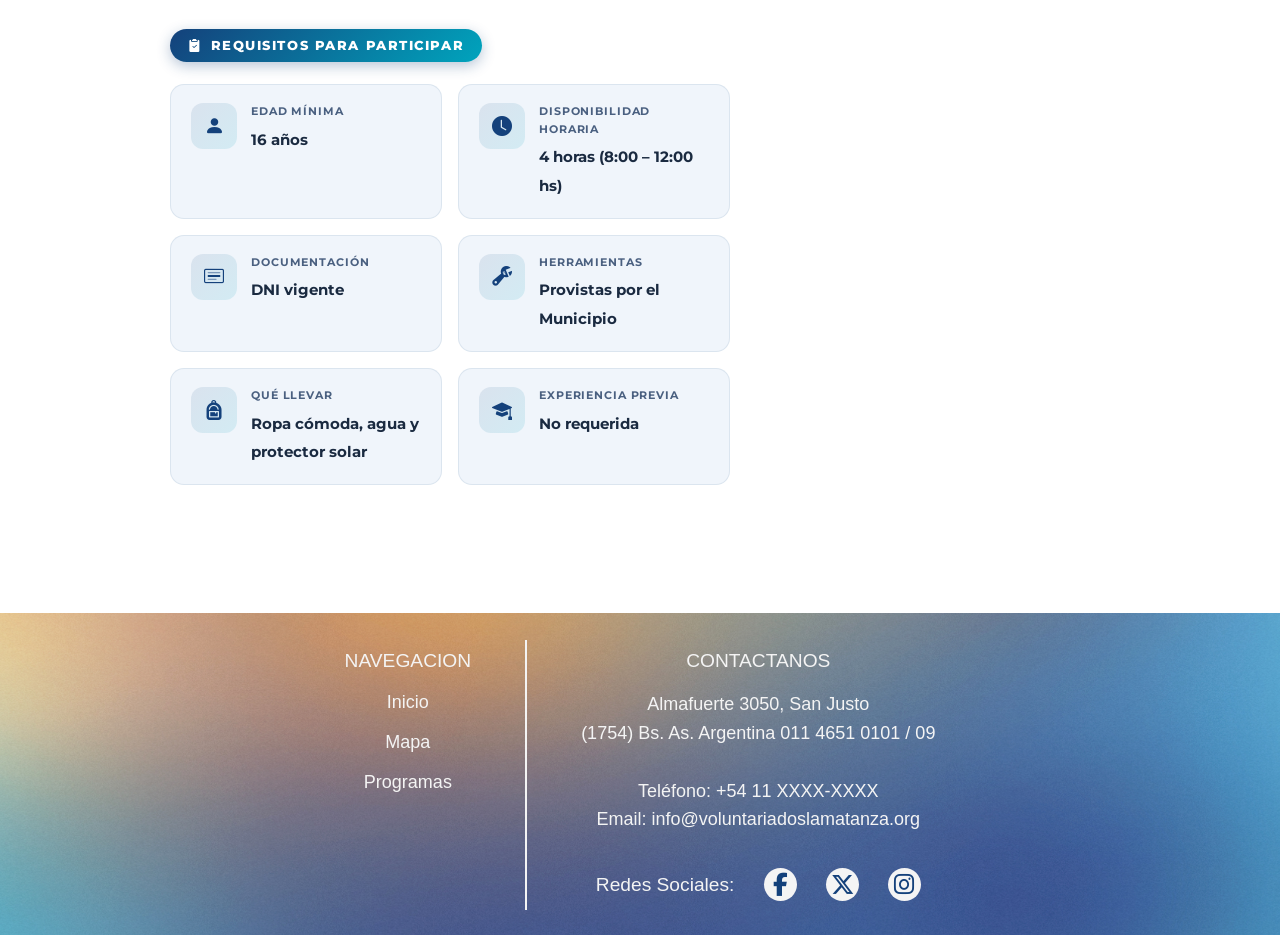
==== commit 57204c8a: "Header y footer arreglados" ====
--- a/pages/detalle-programa.html
+++ b/pages/detalle-programa.html
@@ -19,6 +19,7 @@
     <link rel="stylesheet" href="../css/globals/header.css">
     <link rel="stylesheet" href="../css/globals/footer.css">
     <link rel="stylesheet" href="../css/detalle-programa.css">
+    <script src="../js/auth.js" defer></script>
 </head>
 
 <body>
@@ -30,15 +31,14 @@
         <span class="nav-toggle"><i class="fa-solid fa-bars"></i></span>
         <nav class="header-nav">
             <ul class="header-nav-list">
-                <li><a href="../pages/index.html">Inicio</a></li>
-                <li><a href="../pages/map.html">Mapa</a></li>
-                <li><a href="../pages/programas.html">Programas</a></li>
-                <li><a href="#">Contactos</a></li>
+                <li><a href="./index.html">Inicio</a></li>
+                <li><a href="./map.html">Mapa</a></li>
+                <li><a href="./programas.html">Programas</a></li>
             </ul>
         </nav>
         <div class="header-user">
             <div class="header-user-actions">
-                <a href="#" class="login">Iniciar sesión</a>
+                <a href="./login.html" class="login">Iniciar sesión</a>
             </div>
             <div class="header-user-actions">
                 <a href="./registro.html" class="signup">Registrarse</a>
@@ -285,7 +285,7 @@
                                 de tu participación por correo electrónico.
                             </p>
                             <a
-                                href="../pages/registro.html"
+                                href="#"
                                 class="btn-apply"
                                 id="btn-inscribirse"
                                 aria-label="Inscribirse al programa de Reforestación Urbana"
@@ -311,7 +311,6 @@
                 <li><a href="./index.html">Inicio</a></li>
                 <li><a href="./map.html">Mapa</a></li>
                 <li><a href="./programas.html">Programas</a></li>
-                <li><a href="#">Contactos</a></li>
             </ul>
         </div>
         <div class="footer-contacto">
--- a/css/globals/globalStyles.css
+++ b/css/globals/globalStyles.css
@@ -1,10 +1,8 @@
 body {
-    font-family:  'Montserrat', sans-serif;
+    font-family: "Platform-Regular", sans-serif;
     color: var(--color-texto);
     height: 100vh;
     font-size: 18px;
-    line-height: 1.6;
-
 }
 
 a {
--- a/css/globals/header.css
+++ b/css/globals/header.css
@@ -30,7 +30,7 @@
     height: 100%;
 }
 .header-logo-text {
-    font-family:  'Montserrat', sans-serif;
+    font-family: "Platform-Bold", sans-serif;
 }
 .nav-toggle {
     display: none;
--- a/css/globals/footer.css
+++ b/css/globals/footer.css
@@ -1,5 +1,5 @@
 .footer {
-    background: linear-gradient(to right, var(--color-terciarioDegradado), var(--color-secundario));
+    background: url('/img/header-2025.jpg')center center/cover no-repeat;
     color: var(--color-texto);
     padding: 1.5em;
     display: flex;
@@ -8,7 +8,7 @@
     padding-bottom: 0.5em;
 }
 .footer-titulo {
-    font-family: 'Montserrat', sans-serif;
+    font-family: "Platform-Medium", sans-serif;
     font-size: 1.2rem;
 }
 .footer-links {
@@ -16,8 +16,9 @@
     flex-direction: column;
     align-items: center;
     padding: 0.5em 3em 0.5em 1em;
+    border-right: 1px solid var(--color-texto);
     gap: 1rem;
-    height: 100%;
+    height: auto;
     margin-bottom: 1rem;
 }
 
@@ -35,7 +36,7 @@
 }
 
 .footer-contacto {
-    height: 100%;
+    height: auto;
     width: auto;
     display: flex;
     flex-direction: column;
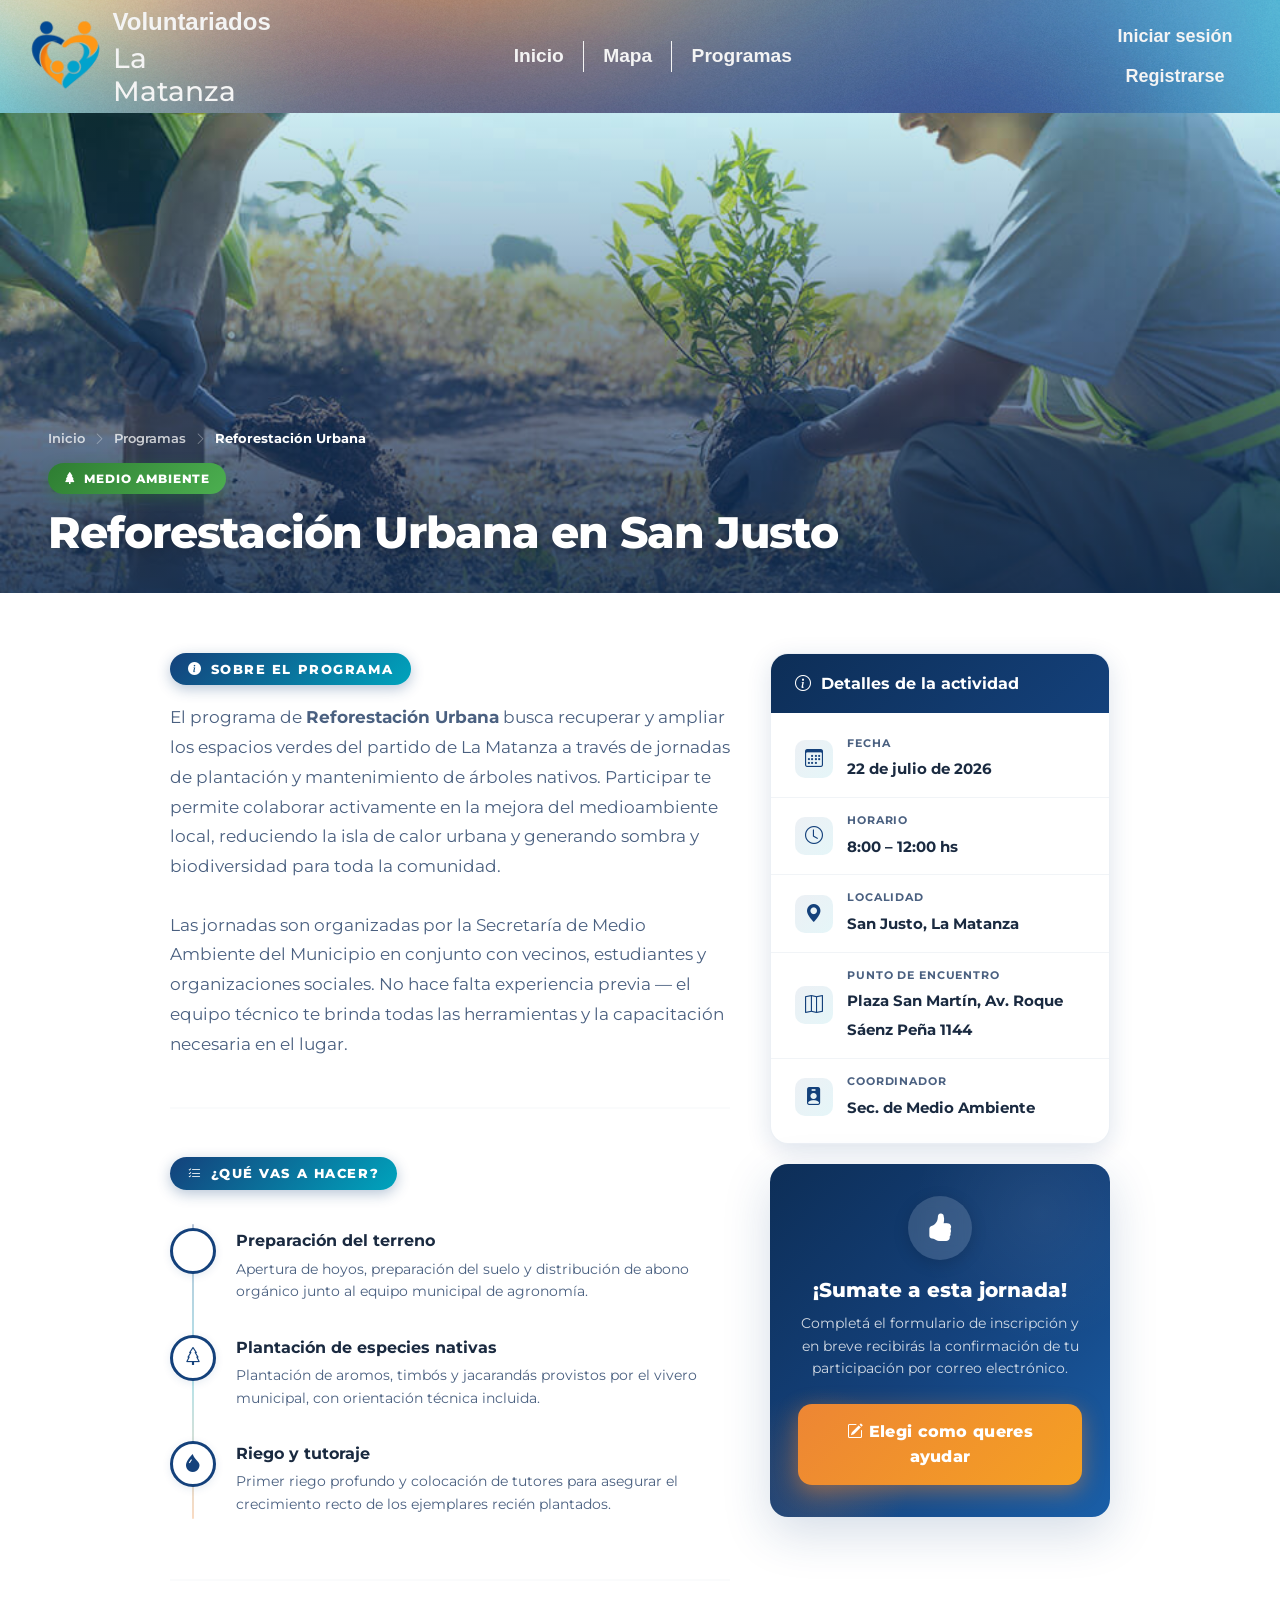
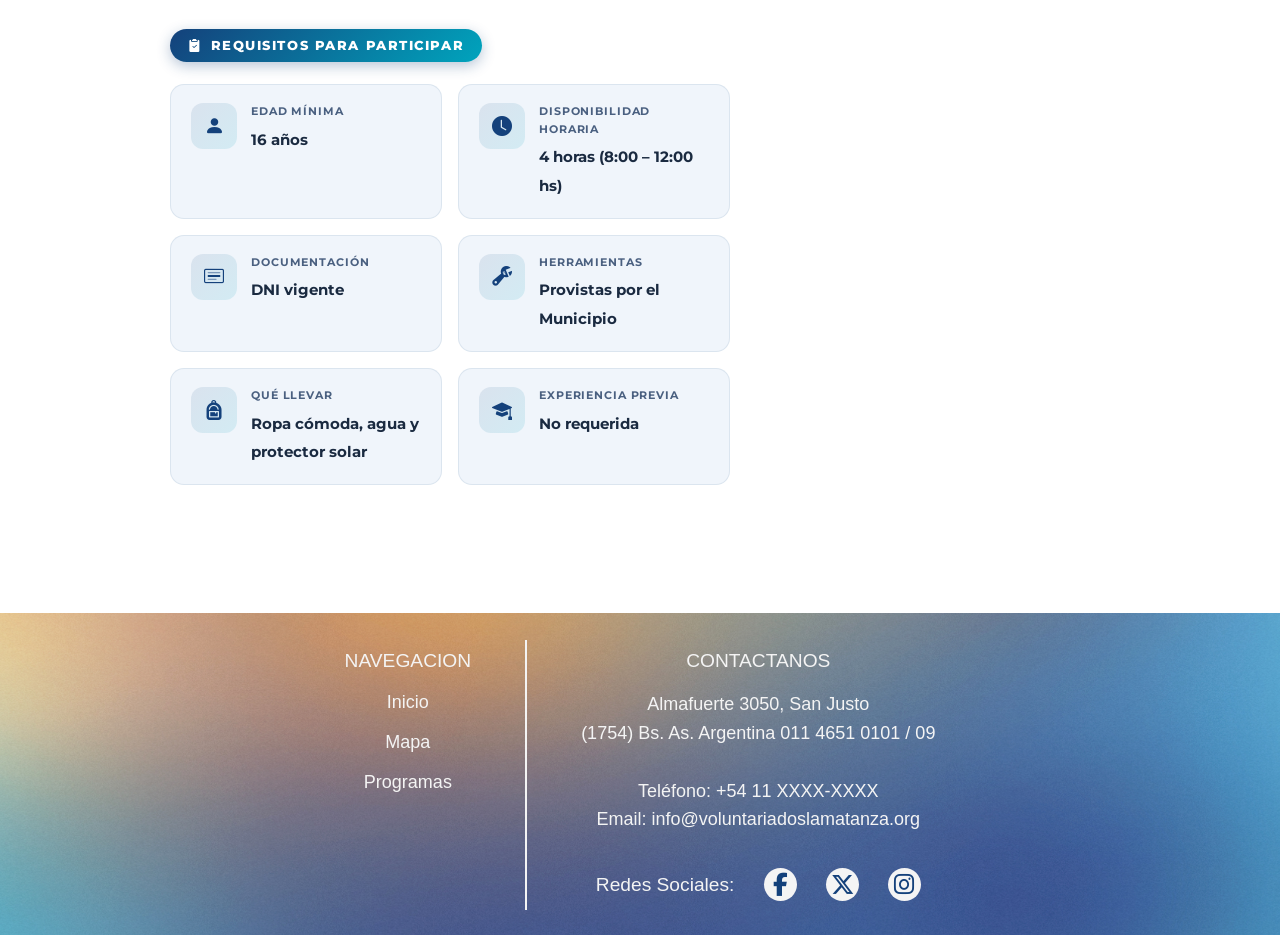
==== commit e7b0a79f: "verificacion de login" ====
--- a/pages/detalle-programa.html
+++ b/pages/detalle-programa.html
@@ -292,7 +292,7 @@
                                 role="button"
                             >
                                 <i class="bi bi-pencil-square" aria-hidden="true"></i>
-                                Inscribirme ahora
+                                Elegi como queres ayudar
                             </a>
                         </div>
 
@@ -333,6 +333,21 @@
         </div>
     </footer>
 
+    <script>
+        document.addEventListener('DOMContentLoaded', () => {
+            const btnInscribirse = document.getElementById('btn-inscribirse');
+            if (btnInscribirse) {
+                btnInscribirse.addEventListener('click', (e) => {
+                    e.preventDefault();
+                    if (typeof obtenerSesion === 'function' && obtenerSesion()) {
+                        window.location.href = './formulario.html';
+                    } else {
+                        window.location.href = './login.html?redirect=formulario.html';
+                    }
+                });
+            }
+        });
+    </script>
 </body>
 
 </html>
--- a/css/detalle-programa.css
+++ b/css/detalle-programa.css
@@ -30,7 +30,7 @@
 }
 
 main {
-  font-family:  'Montserrat', sans-serif;
+  font-family: 'Montserrat', sans-serif;
   color: var(--color-texto);
   background-color: var(--color-fondo);
   display: block;
@@ -230,12 +230,6 @@
   transition: transform 0.22s ease, box-shadow 0.22s ease, border-color 0.22s ease;
 }
 
-.requirement-item:hover {
-  transform: translateY(-3px);
-  box-shadow: var(--shadow-md);
-  border-color: rgba(20, 65, 123, 0.18);
-}
-
 .req-icon {
   width: 46px;
   height: 46px;
@@ -250,10 +244,6 @@
   transition: background 0.25s ease, color 0.25s ease;
 }
 
-.requirement-item:hover .req-icon {
-  background: linear-gradient(135deg, var(--color-primario), var(--color-terciario));
-  color: #fff;
-}
 
 .req-label {
   font-size: 11px;
@@ -520,19 +510,6 @@
   z-index: 1;
 }
 
-.timeline-item:hover .timeline-bullet {
-  background: linear-gradient(135deg, var(--color-primario), var(--color-terciario));
-  color: #fff;
-  border-color: transparent;
-  transform: scale(1.1);
-}
-
-.timeline-item:nth-child(2) .timeline-bullet { border-color: var(--color-terciario); color: var(--color-terciario); }
-.timeline-item:nth-child(2):hover .timeline-bullet { background: linear-gradient(135deg, var(--color-terciario), #0090a8); border-color: transparent; color: #fff; }
-
-.timeline-item:nth-child(3) .timeline-bullet { border-color: var(--color-secundario); color: var(--color-secundario); }
-.timeline-item:nth-child(3):hover .timeline-bullet { background: linear-gradient(135deg, var(--color-secundario), #d6741f); border-color: transparent; color: #fff; }
-
 .timeline-text {}
 .timeline-item-title {
   font-size: 16px;
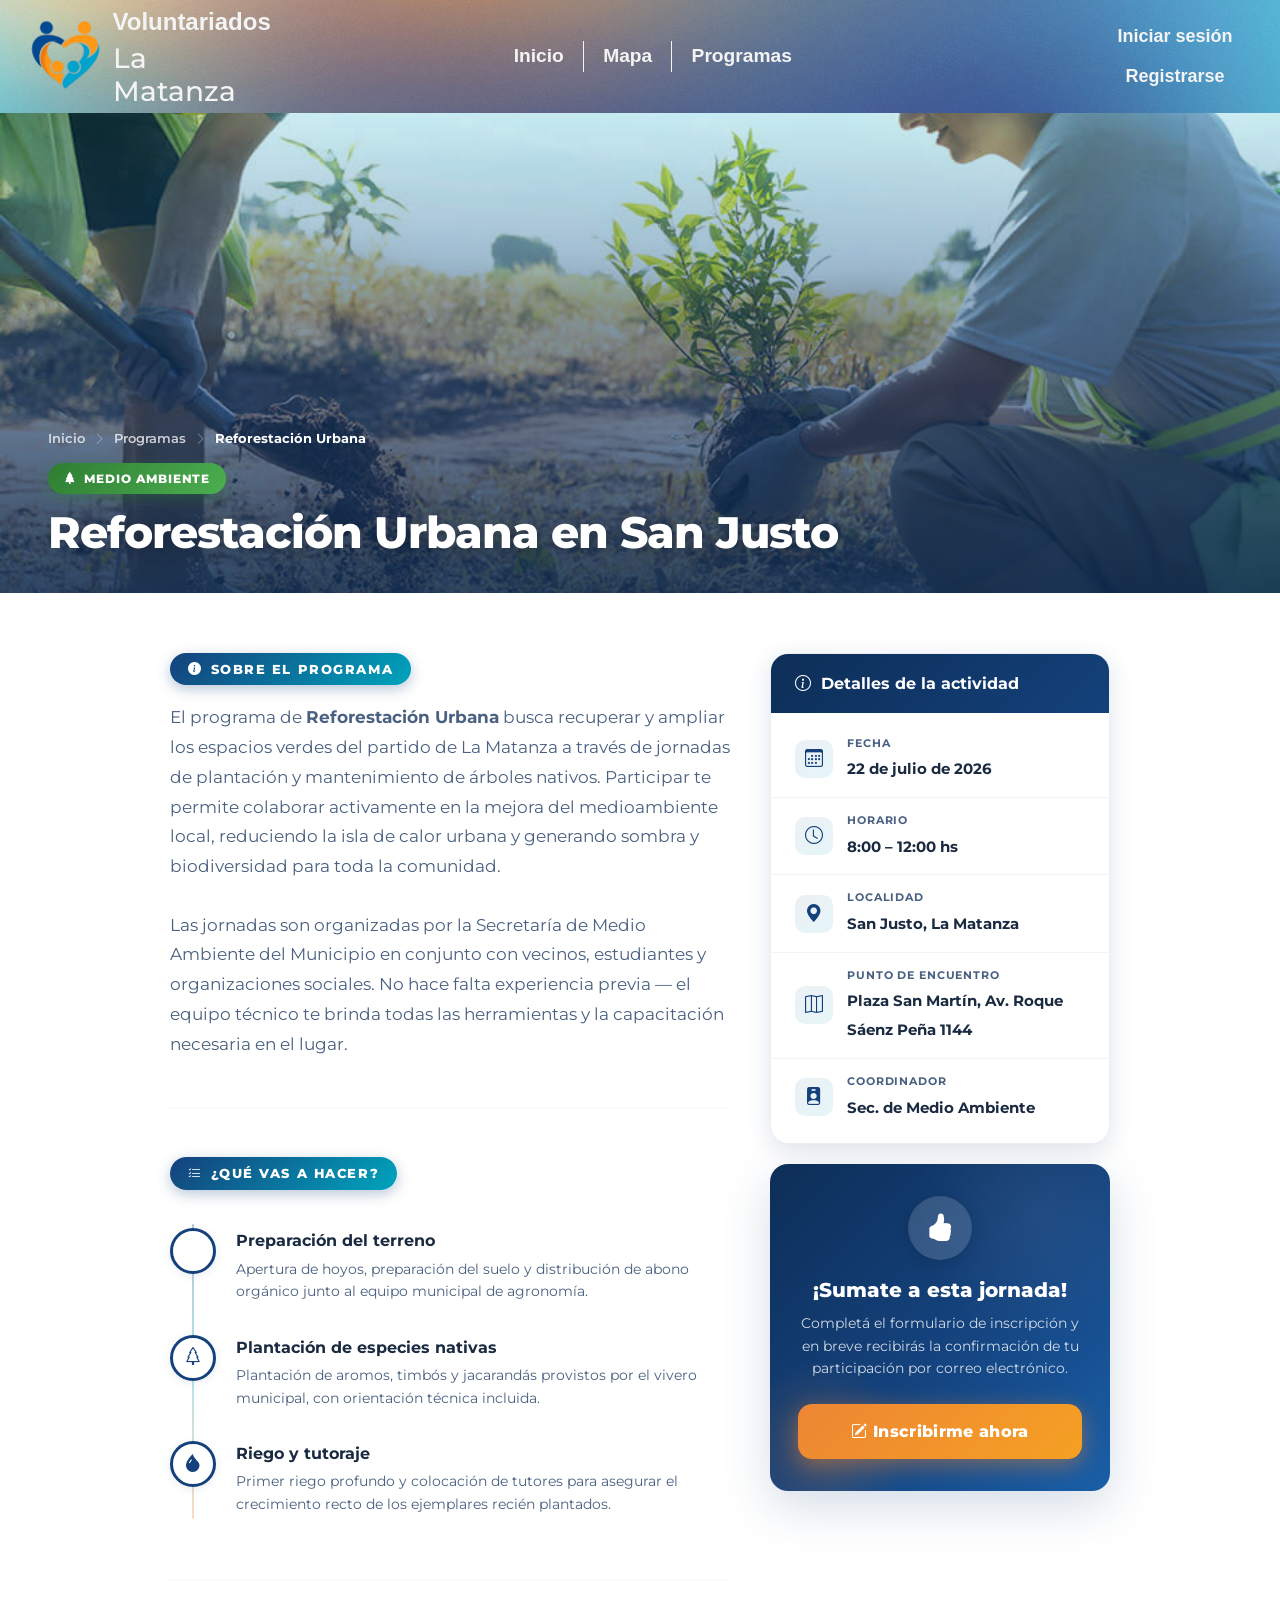
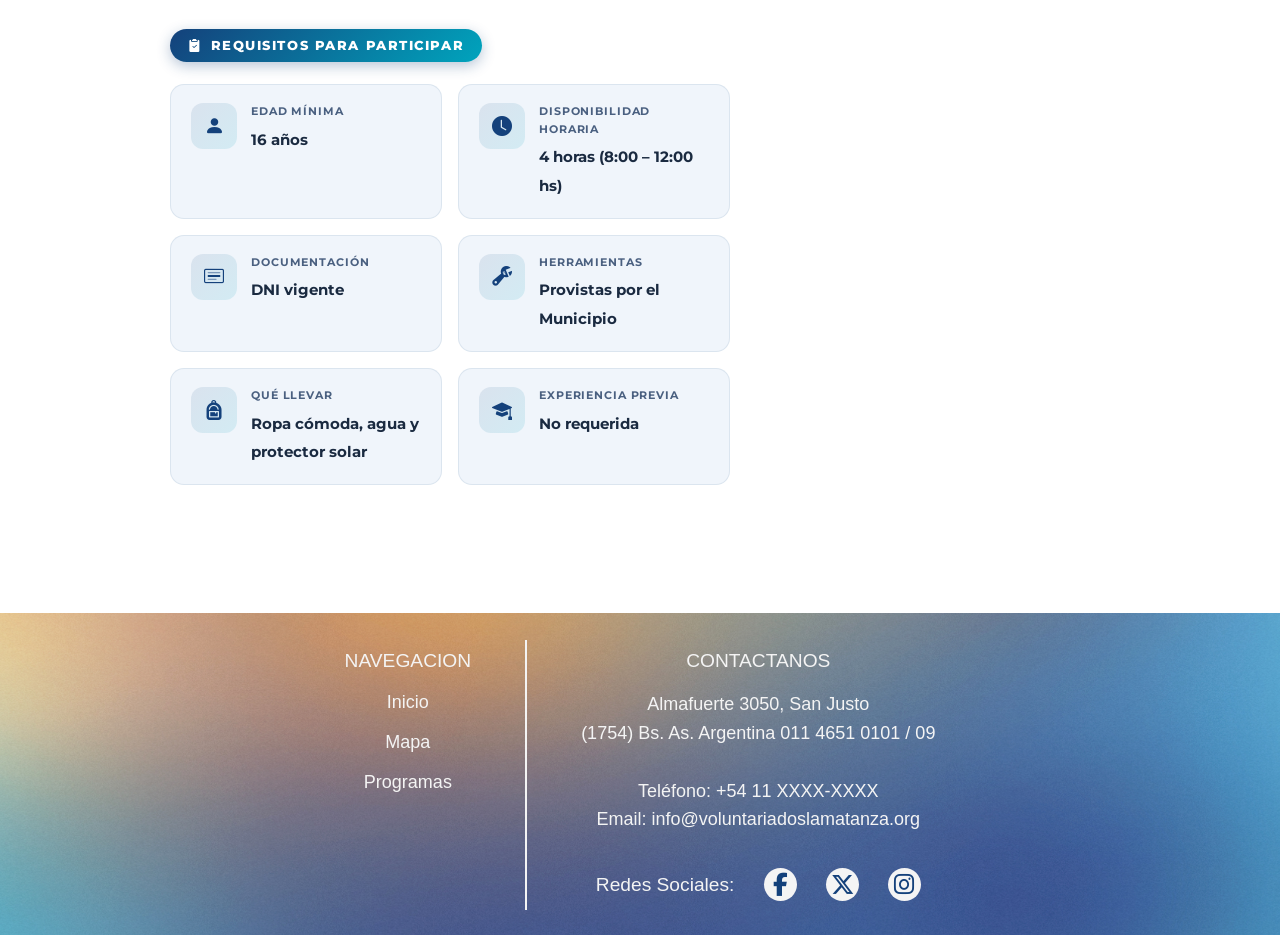
==== commit d44693d6: "asjhdajksd" ====
--- a/pages/detalle-programa.html
+++ b/pages/detalle-programa.html
@@ -285,14 +285,14 @@
                                 de tu participación por correo electrónico.
                             </p>
                             <a
-                                href="#"
+                                href="./formulario.html"
                                 class="btn-apply"
                                 id="btn-inscribirse"
                                 aria-label="Inscribirse al programa de Reforestación Urbana"
                                 role="button"
                             >
                                 <i class="bi bi-pencil-square" aria-hidden="true"></i>
-                                Elegi como queres ayudar
+                                Inscribirme ahora
                             </a>
                         </div>
 
@@ -333,21 +333,6 @@
         </div>
     </footer>
 
-    <script>
-        document.addEventListener('DOMContentLoaded', () => {
-            const btnInscribirse = document.getElementById('btn-inscribirse');
-            if (btnInscribirse) {
-                btnInscribirse.addEventListener('click', (e) => {
-                    e.preventDefault();
-                    if (typeof obtenerSesion === 'function' && obtenerSesion()) {
-                        window.location.href = './formulario.html';
-                    } else {
-                        window.location.href = './login.html?redirect=formulario.html';
-                    }
-                });
-            }
-        });
-    </script>
 </body>
 
 </html>
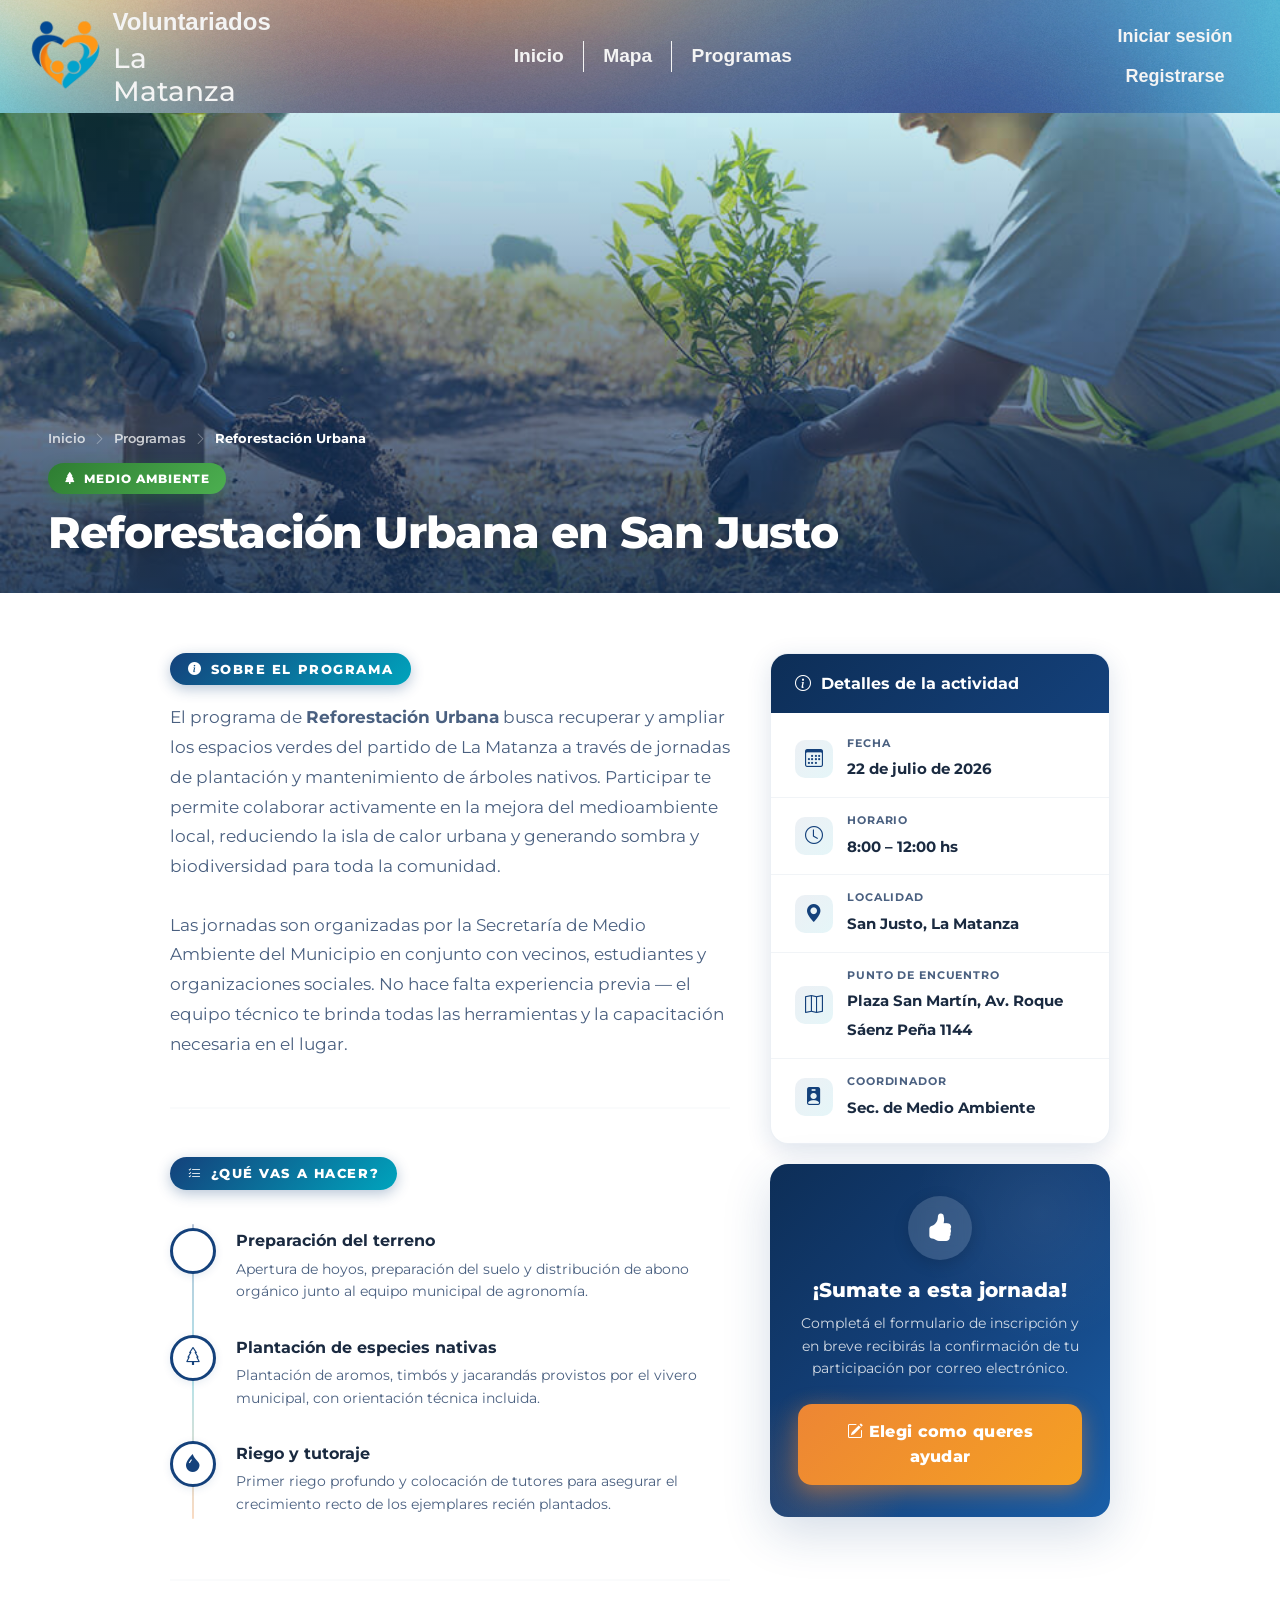
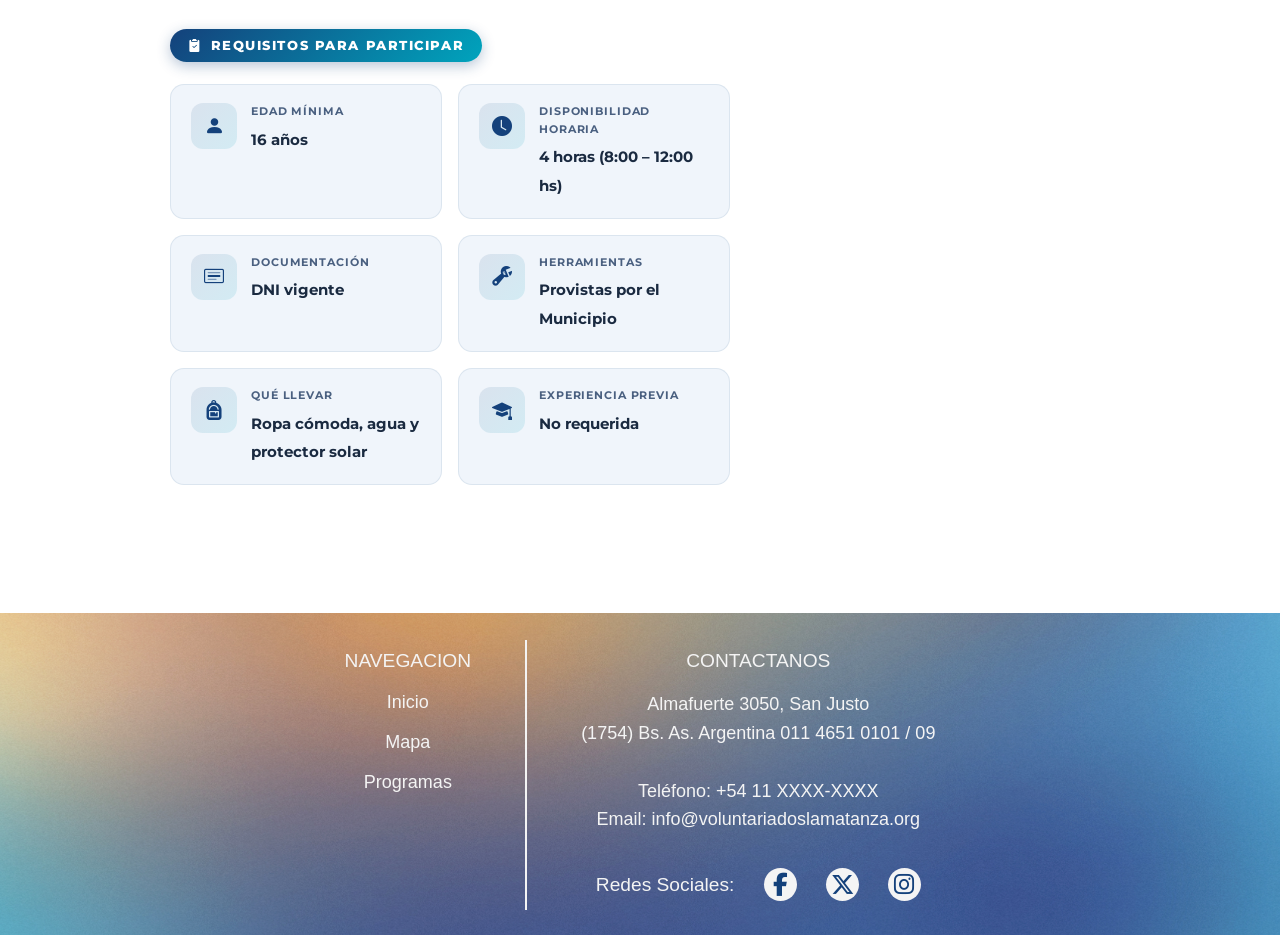
==== commit 961dcc54: "Merge branch 'main' of https://github.com/ivan-gamboa/Pagina-Voluntariados" ====
--- a/pages/detalle-programa.html
+++ b/pages/detalle-programa.html
@@ -292,7 +292,7 @@
                                 role="button"
                             >
                                 <i class="bi bi-pencil-square" aria-hidden="true"></i>
-                                Inscribirme ahora
+                                Elegi como queres ayudar
                             </a>
                         </div>
 
@@ -333,6 +333,21 @@
         </div>
     </footer>
 
+    <script>
+        document.addEventListener('DOMContentLoaded', () => {
+            const btnInscribirse = document.getElementById('btn-inscribirse');
+            if (btnInscribirse) {
+                btnInscribirse.addEventListener('click', (e) => {
+                    e.preventDefault();
+                    if (typeof obtenerSesion === 'function' && obtenerSesion()) {
+                        window.location.href = './formulario.html';
+                    } else {
+                        window.location.href = './login.html?redirect=formulario.html';
+                    }
+                });
+            }
+        });
+    </script>
 </body>
 
 </html>
